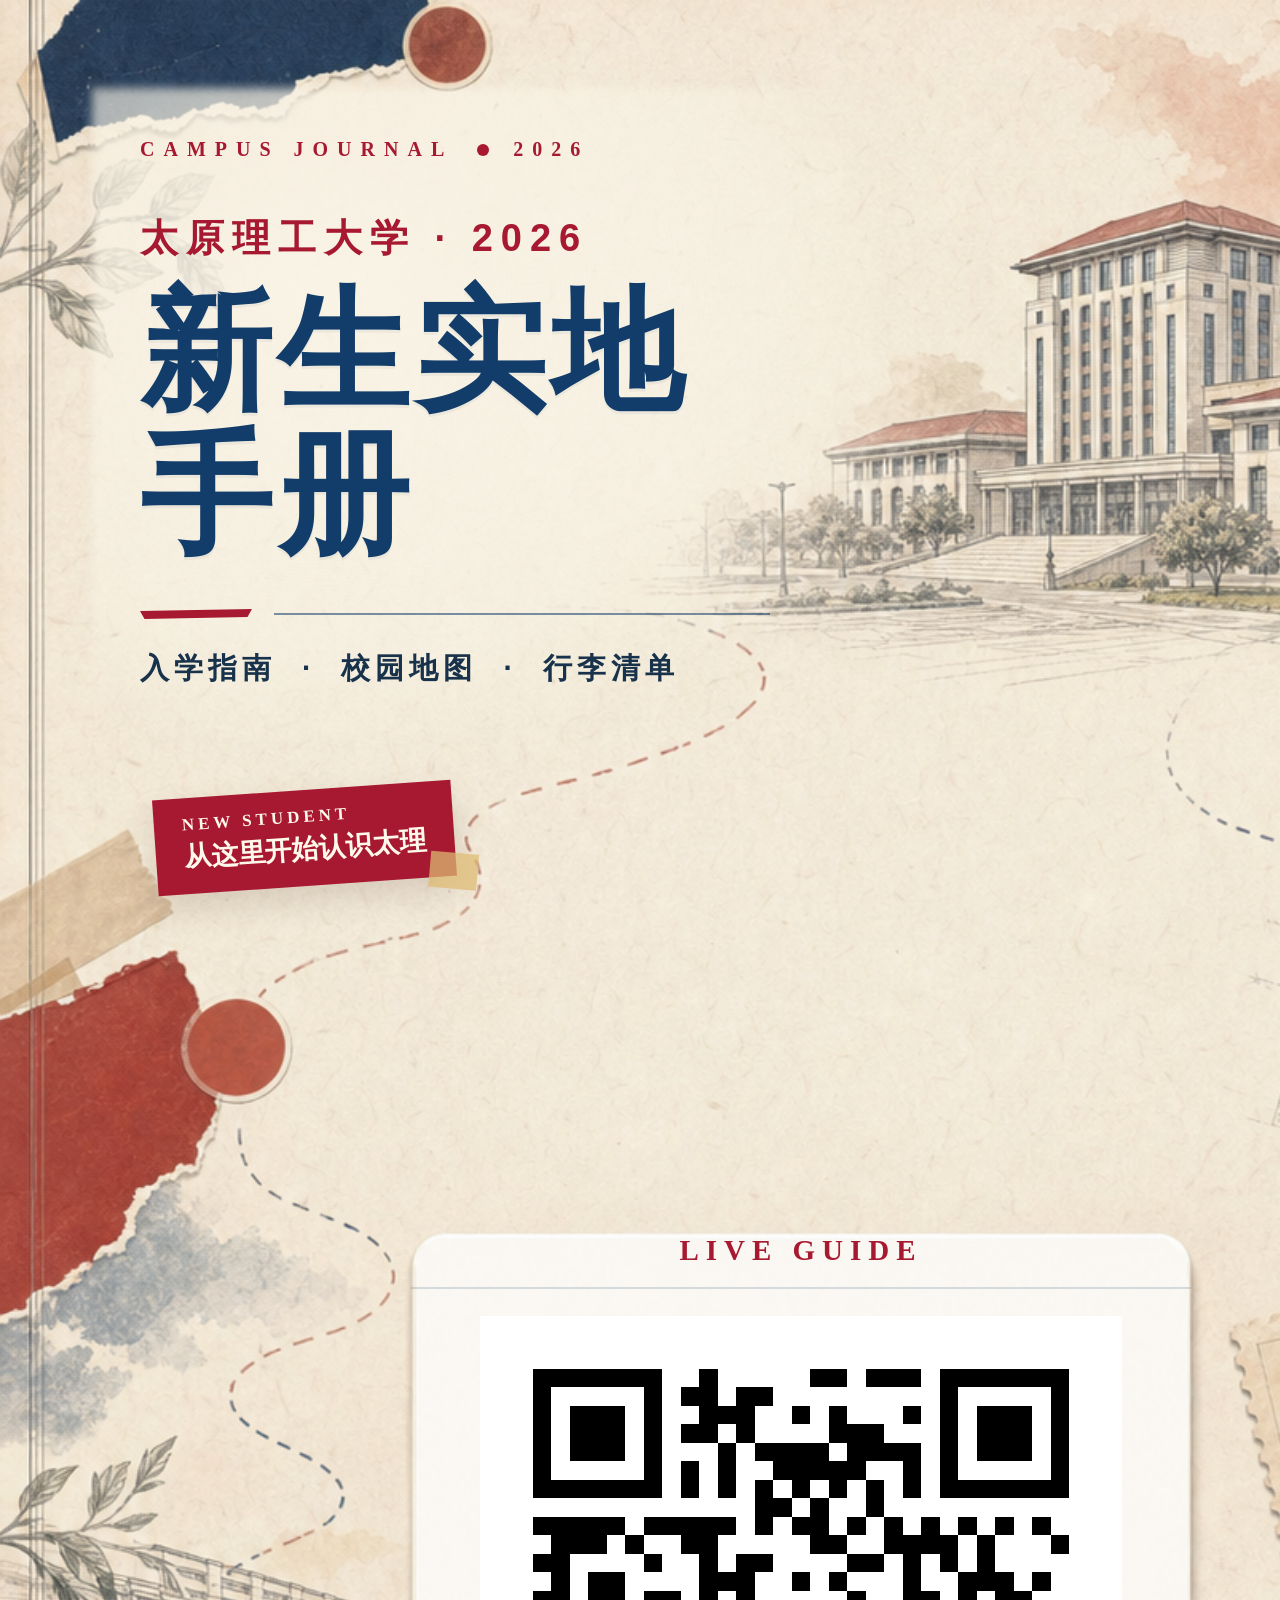
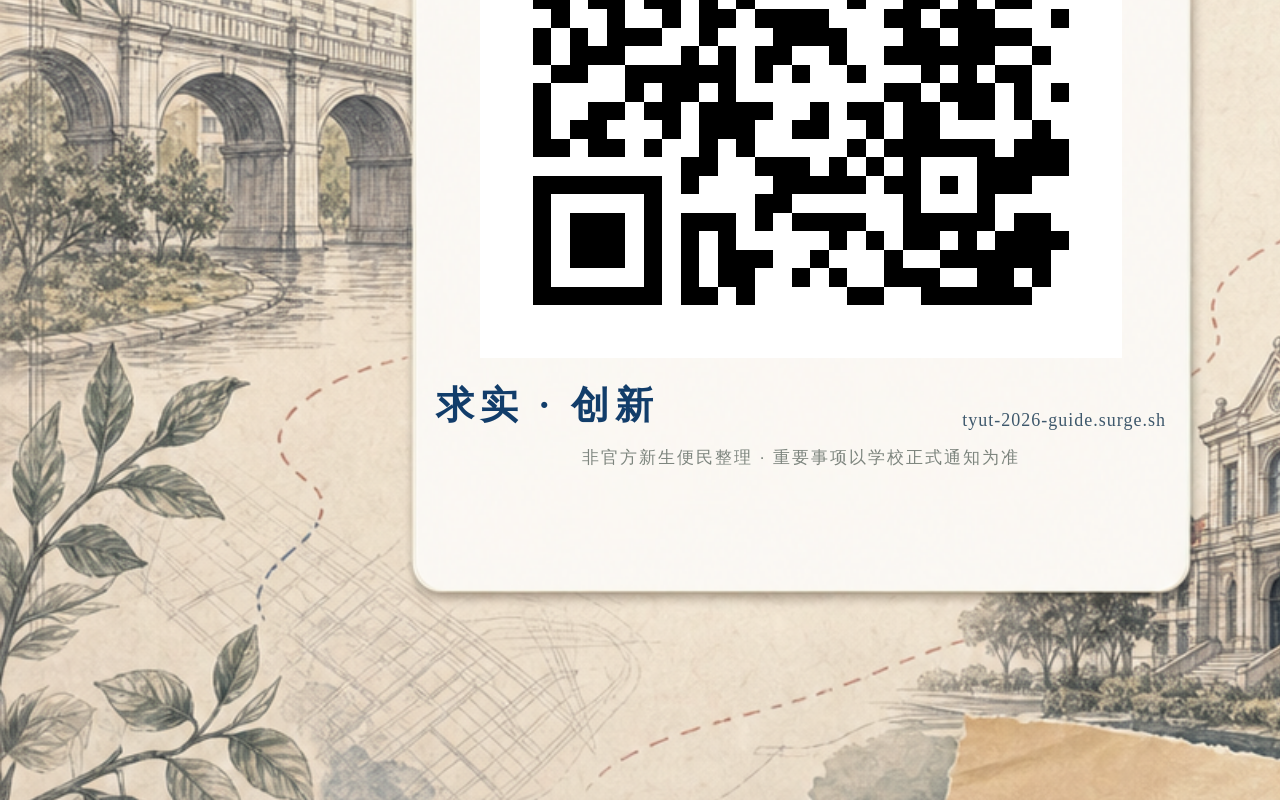
==== poster/poster.html @ 78268d0b "Add TYUT 2026 freshman guide website" ====
<!doctype html>
<html lang="zh-CN">
  <head>
    <meta charset="UTF-8" />
    <meta name="viewport" content="width=device-width, initial-scale=1.0" />
    <title>太原理工大学 2026 新生实地手册海报</title>
    <link rel="stylesheet" href="./poster.css" />
  </head>
  <body>
    <main class="poster" aria-label="太原理工大学 2026 新生实地手册二维码海报">
      <img class="poster-bg" src="./poster-background.png" alt="" />
      <div class="paper-glow"></div>

      <header class="poster-header">
        <div class="journal-line">
          <span>CAMPUS JOURNAL</span>
          <i></i>
          <span>2026</span>
        </div>
        <p class="school-line">太原理工大学 · 2026</p>
        <h1>新生实地<br />手册</h1>
        <div class="title-rule"><b></b><span></span></div>
        <p class="poster-subtitle">入学指南&nbsp;&nbsp;·&nbsp;&nbsp;校园地图&nbsp;&nbsp;·&nbsp;&nbsp;行李清单</p>
      </header>

      <div class="tyut-mark" aria-hidden="true">
        <span>TYUT</span>
        <small>1902</small>
      </div>

      <aside class="guide-note">
        <strong>NEW STUDENT</strong>
        <span>从这里开始认识太理</span>
      </aside>

      <section class="qr-content">
        <div class="qr-heading">
          <b>LIVE GUIDE</b>
        </div>
        <div class="qr-frame">
          <img src="./tyut-2026-guide-qr.png" alt="太原理工大学 2026 新生实地手册二维码" />
        </div>
        <div class="qr-footer">
          <strong>求实 · 创新</strong>
          <span>tyut-2026-guide.surge.sh</span>
        </div>
        <p class="unofficial">非官方新生便民整理 · 重要事项以学校正式通知为准</p>
      </section>
    </main>
  </body>
</html>
---- poster/poster.css ----
@charset "UTF-8";

:root {
  --red: #a71930;
  --red-dark: #7d1021;
  --blue: #123d6a;
  --ink: #17324a;
  --paper: #f3ebda;
}

* {
  box-sizing: border-box;
}

html,
body {
  width: 1600px;
  height: 2400px;
  margin: 0;
  overflow: hidden;
  background: var(--paper);
}

body {
  font-family: "Microsoft YaHei", "Noto Sans SC", sans-serif;
}

.poster {
  position: relative;
  width: 1600px;
  height: 2400px;
  overflow: hidden;
  color: var(--ink);
  background: var(--paper);
}

.poster-bg {
  position: absolute;
  inset: 0;
  width: 100%;
  height: 100%;
  object-fit: cover;
  object-position: center;
}

.paper-glow {
  position: absolute;
  top: 88px;
  left: 92px;
  width: 790px;
  height: 650px;
  background: radial-gradient(ellipse at 30% 30%, rgba(249, 244, 231, 0.93), rgba(249, 244, 231, 0.53) 55%, transparent 78%);
  filter: blur(5px);
}

.poster-header {
  position: absolute;
  top: 138px;
  left: 140px;
  z-index: 3;
  width: 780px;
}

.journal-line {
  display: flex;
  align-items: center;
  gap: 24px;
  margin-bottom: 52px;
  color: var(--red);
  font-family: Georgia, "Times New Roman", serif;
  font-size: 20px;
  font-weight: 800;
  letter-spacing: 9px;
}

.journal-line i {
  width: 12px;
  aspect-ratio: 1;
  background: var(--red);
  border-radius: 50%;
}

.school-line {
  margin: 0 0 18px;
  color: var(--red);
  font-size: 38px;
  font-weight: 900;
  letter-spacing: 8px;
}

.poster-header h1 {
  margin: 0;
  color: var(--blue);
  font-family: "STKaiti", "KaiTi", serif;
  font-size: 132px;
  font-weight: 900;
  line-height: 1.08;
  letter-spacing: 5px;
  text-shadow: 0 3px 0 rgba(18, 61, 106, 0.05);
}

.title-rule {
  display: flex;
  align-items: center;
  gap: 22px;
  width: 630px;
  margin-top: 42px;
}

.title-rule b {
  width: 112px;
  height: 10px;
  background: var(--red);
  clip-path: polygon(0 20%, 100% 0, 96% 78%, 4% 100%);
}

.title-rule span {
  height: 2px;
  flex: 1;
  background: rgba(18, 61, 106, 0.55);
}

.poster-subtitle {
  margin: 30px 0 0;
  color: var(--ink);
  font-size: 29px;
  font-weight: 800;
  letter-spacing: 5px;
}

.tyut-mark {
  position: absolute;
  top: 118px;
  right: 112px;
  z-index: 4;
  display: grid;
  width: 126px;
  aspect-ratio: 1;
  place-items: center;
  color: var(--blue);
  border: 3px solid rgba(18, 61, 106, 0.75);
  border-radius: 50%;
  background: rgba(247, 241, 228, 0.68);
  transform: rotate(5deg);
}

.tyut-mark::before {
  position: absolute;
  inset: 9px;
  content: "";
  border: 1px solid rgba(18, 61, 106, 0.46);
  border-radius: 50%;
}

.tyut-mark span {
  margin-top: 17px;
  font-family: Georgia, serif;
  font-size: 26px;
  font-weight: 900;
}

.tyut-mark small {
  margin-top: -38px;
  font-family: Georgia, serif;
  font-size: 13px;
  font-weight: 800;
  letter-spacing: 2px;
}

.guide-note {
  position: absolute;
  top: 790px;
  left: 155px;
  z-index: 4;
  display: flex;
  flex-direction: column;
  gap: 4px;
  padding: 17px 28px 19px;
  color: #fff9ec;
  background: var(--red);
  box-shadow: 0 14px 32px rgba(75, 42, 34, 0.16);
  transform: rotate(-4deg);
}

.guide-note::after {
  position: absolute;
  right: -21px;
  bottom: -13px;
  width: 48px;
  height: 36px;
  content: "";
  background: rgba(222, 188, 116, 0.73);
  transform: rotate(9deg);
}

.guide-note strong {
  font-family: Georgia, serif;
  font-size: 17px;
  letter-spacing: 4px;
}

.guide-note span {
  font-family: "STKaiti", "KaiTi", serif;
  font-size: 27px;
  font-weight: 800;
}

.qr-content {
  position: absolute;
  top: 1234px;
  left: 411px;
  z-index: 5;
  width: 780px;
  height: 1000px;
  color: var(--ink);
}

.qr-heading {
  display: flex;
  align-items: center;
  justify-content: center;
  padding: 0 22px 20px;
  border-bottom: 2px solid rgba(18, 61, 106, 0.16);
}

.qr-heading b {
  color: var(--red);
  font-family: Georgia, serif;
  font-size: 29px;
  letter-spacing: 7px;
}

.qr-frame {
  display: grid;
  width: 642px;
  aspect-ratio: 1;
  place-items: center;
  padding: 16px;
  margin: 27px auto 0;
  background: #fff;
}

.qr-frame img {
  width: 100%;
  height: 100%;
  image-rendering: pixelated;
}

.qr-footer {
  display: flex;
  align-items: flex-end;
  justify-content: space-between;
  gap: 25px;
  padding: 22px 25px 15px;
}

.qr-footer strong {
  color: var(--blue);
  font-family: "STKaiti", "KaiTi", serif;
  font-size: 38px;
  letter-spacing: 6px;
  white-space: nowrap;
}

.qr-footer span {
  color: #3e586c;
  font-family: Georgia, serif;
  font-size: 18px;
  letter-spacing: 1px;
}

.unofficial {
  margin: 0;
  color: #7d857e;
  text-align: center;
  font-size: 17px;
  letter-spacing: 2px;
}
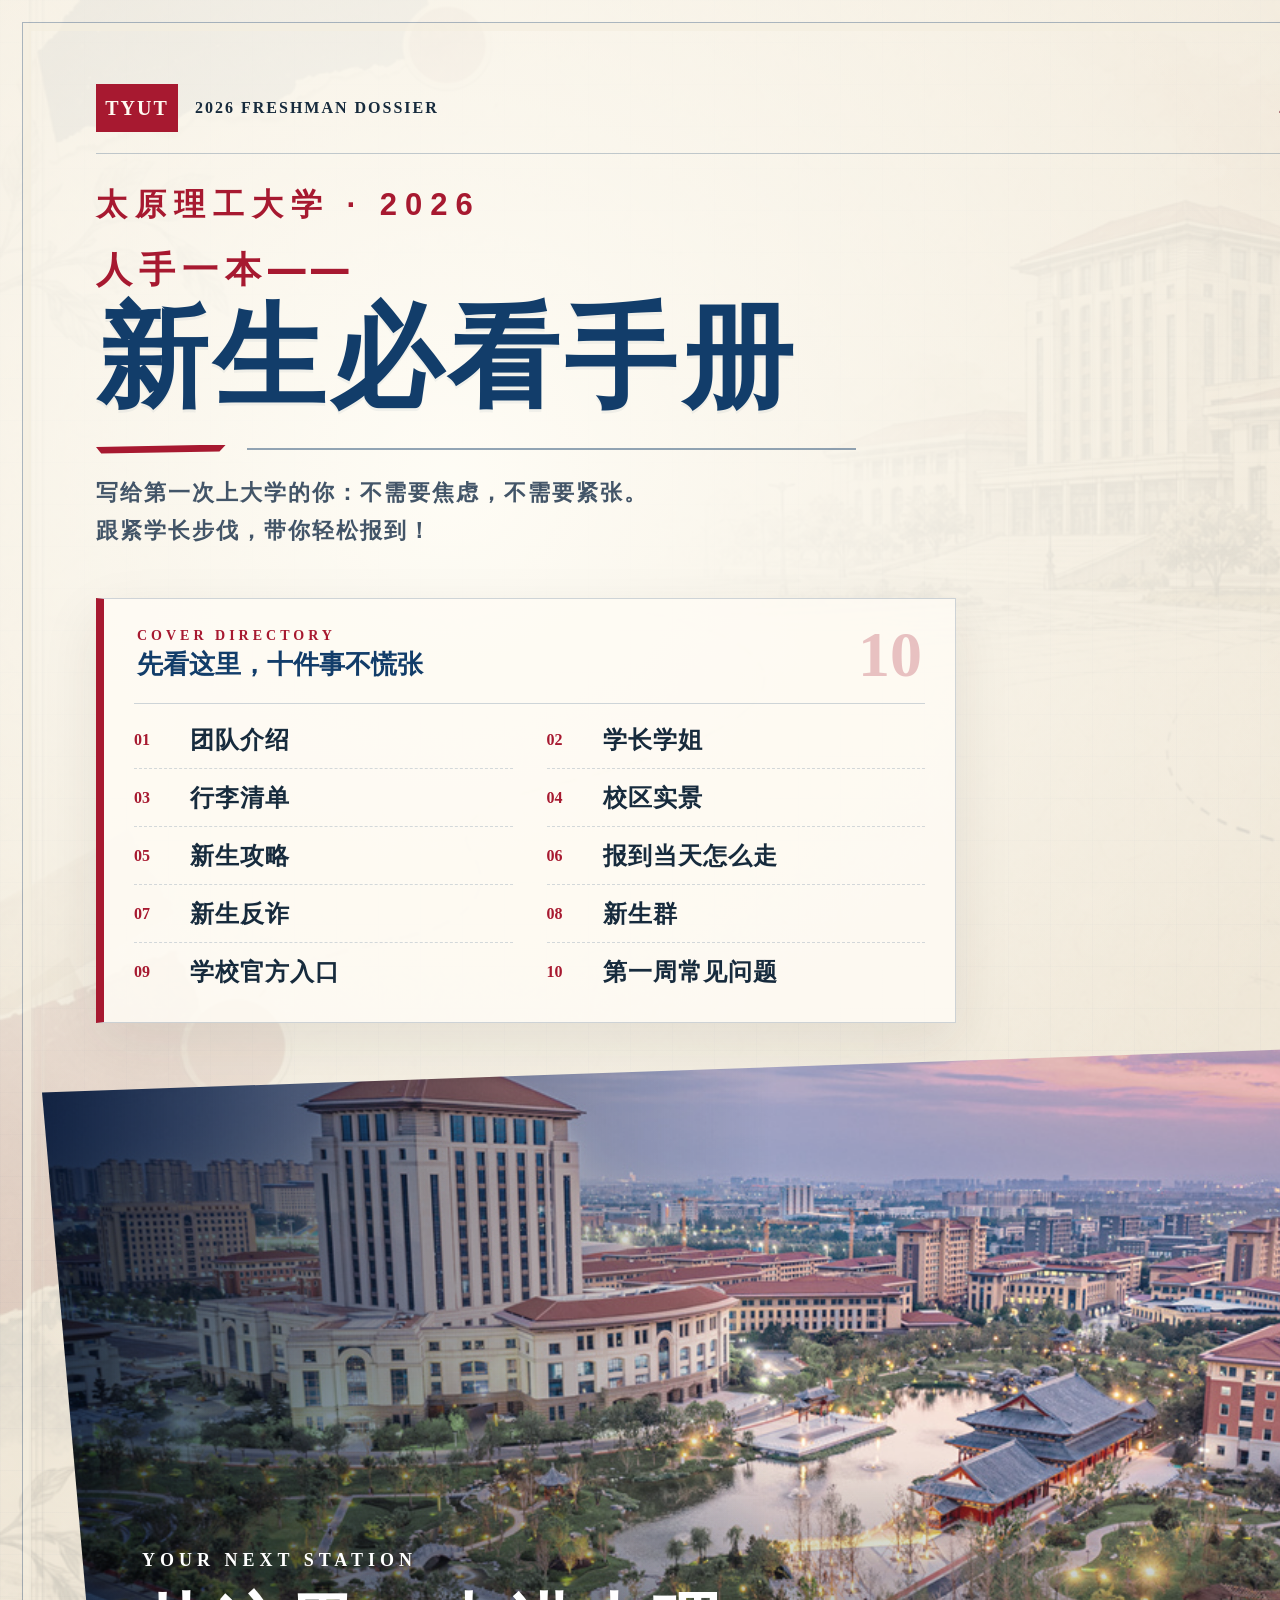
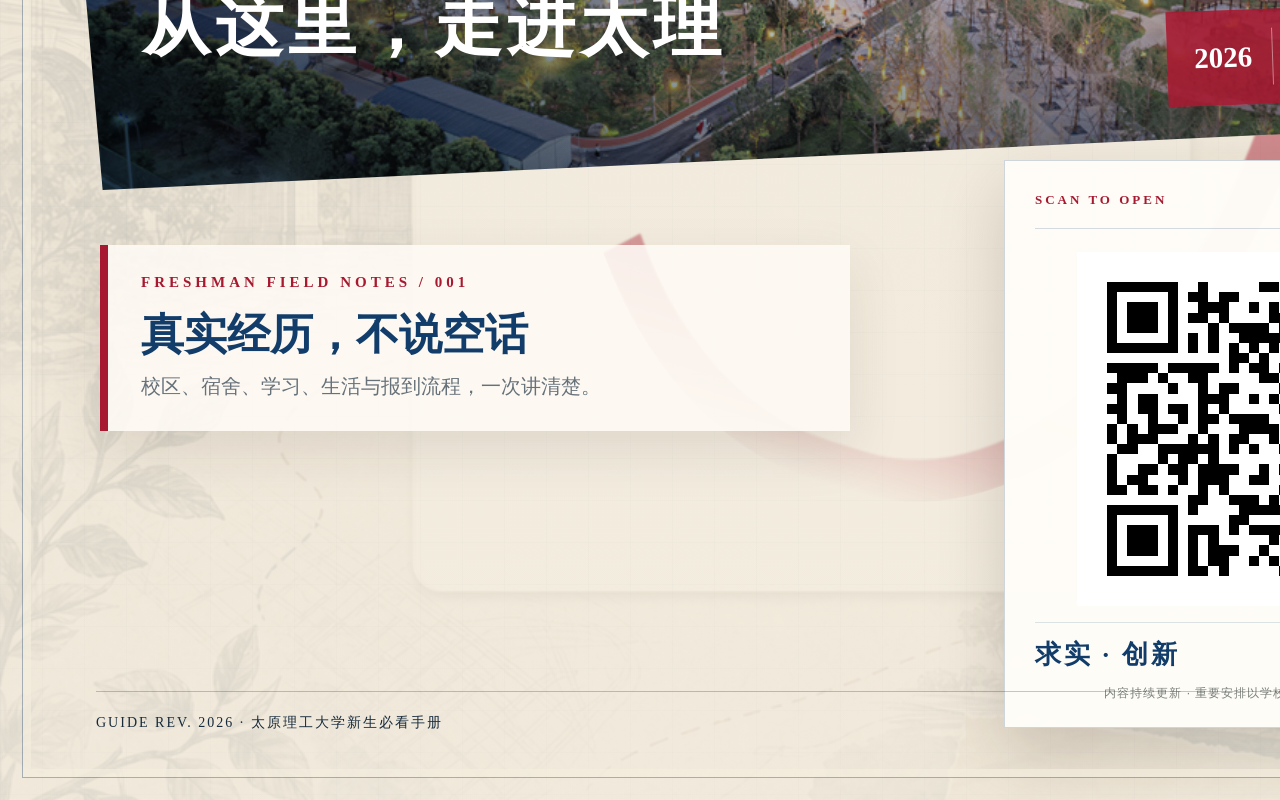
==== commit bfdbf327: "fix: move handbook directory to poster cover" ====
--- a/poster/poster.html
+++ b/poster/poster.html
@@ -3,24 +3,28 @@
   <head>
     <meta charset="UTF-8" />
     <meta name="viewport" content="width=device-width, initial-scale=1.0" />
-    <title>太原理工大学 2026 新生实地手册海报</title>
+    <title>太原理工大学 2026 新生必看手册封面</title>
     <link rel="stylesheet" href="./poster.css" />
   </head>
   <body>
-    <main class="poster" aria-label="太原理工大学 2026 新生实地手册二维码海报">
+    <main class="poster" aria-label="太原理工大学 2026 新生必看手册二维码封面">
       <img class="poster-bg" src="./poster-background.png" alt="" />
-      <div class="paper-glow"></div>
+      <div class="paper-wash" aria-hidden="true"></div>
+      <div class="route-stroke" aria-hidden="true"></div>
+
+      <div class="poster-topbar">
+        <div class="edition-mark"><b>TYUT</b><span>2026 FRESHMAN DOSSIER</span></div>
+        <p>Z青年学长学姐 · 经验整理</p>
+      </div>
 
       <header class="poster-header">
-        <div class="journal-line">
-          <span>CAMPUS JOURNAL</span>
-          <i></i>
-          <span>2026</span>
-        </div>
         <p class="school-line">太原理工大学 · 2026</p>
-        <h1>新生实地<br />手册</h1>
+        <h1><span>人手一本——</span><strong>新生必看手册</strong></h1>
         <div class="title-rule"><b></b><span></span></div>
-        <p class="poster-subtitle">入学指南&nbsp;&nbsp;·&nbsp;&nbsp;校园地图&nbsp;&nbsp;·&nbsp;&nbsp;行李清单</p>
+        <p class="opening-copy">
+          写给第一次上大学的你：不需要焦虑，不需要紧张。<br />
+          跟紧学长步伐，带你轻松报到！
+        </p>
       </header>
 
       <div class="tyut-mark" aria-hidden="true">
@@ -28,24 +32,57 @@
         <small>1902</small>
       </div>
 
-      <aside class="guide-note">
-        <strong>NEW STUDENT</strong>
-        <span>从这里开始认识太理</span>
+      <section class="cover-directory" aria-label="新生必看手册总目录">
+        <header>
+          <div><span>COVER DIRECTORY</span><strong>先看这里，十件事不慌张</strong></div>
+          <b>10</b>
+        </header>
+        <ol>
+          <li><b>01</b><strong>团队介绍</strong></li>
+          <li><b>02</b><strong>学长学姐</strong></li>
+          <li><b>03</b><strong>行李清单</strong></li>
+          <li><b>04</b><strong>校区实景</strong></li>
+          <li><b>05</b><strong>新生攻略</strong></li>
+          <li><b>06</b><strong>报到当天怎么走</strong></li>
+          <li><b>07</b><strong>新生反诈</strong></li>
+          <li><b>08</b><strong>新生群</strong></li>
+          <li><b>09</b><strong>学校官方入口</strong></li>
+          <li><b>10</b><strong>第一周常见问题</strong></li>
+        </ol>
+      </section>
+
+      <section class="campus-scene" aria-label="太原理工大学明向校区实景">
+        <img src="../assets/photos/mingxiang-lake.jpg" alt="太原理工大学明向校区实景" />
+        <div class="scene-shade"></div>
+        <p><span>YOUR NEXT STATION</span><strong>从这里，走进太理</strong></p>
+        <aside>
+          <b>2026</b>
+          <span>把未知拆成一件件<br />可以完成的小事</span>
+        </aside>
+      </section>
+
+      <aside class="field-note">
+        <span>FRESHMAN FIELD NOTES / 001</span>
+        <strong>真实经历，不说空话</strong>
+        <p>校区、宿舍、学习、生活与报到流程，一次讲清楚。</p>
       </aside>
 
       <section class="qr-content">
-        <div class="qr-heading">
-          <b>LIVE GUIDE</b>
-        </div>
+        <header><span>SCAN TO OPEN</span><strong>扫码打开网页版</strong></header>
         <div class="qr-frame">
-          <img src="./tyut-2026-guide-qr.png" alt="太原理工大学 2026 新生实地手册二维码" />
+          <img src="./tyut-2026-guide-qr.png" alt="太原理工大学 2026 新生必看手册原二维码" />
         </div>
         <div class="qr-footer">
           <strong>求实 · 创新</strong>
           <span>tyut-2026-guide.surge.sh</span>
         </div>
-        <p class="unofficial">非官方新生便民整理 · 重要事项以学校正式通知为准</p>
+        <p>内容持续更新 · 重要安排以学校及学院当年通知为准</p>
       </section>
+
+      <footer class="poster-footer">
+        <span>GUIDE REV. 2026 · 太原理工大学新生必看手册</span>
+        <b>人手一本，轻松报到</b>
+      </footer>
     </main>
   </body>
 </html>
--- a/poster/poster.css
+++ b/poster/poster.css
@@ -2,9 +2,10 @@
 
 :root {
   --red: #a71930;
-  --red-dark: #7d1021;
+  --red-dark: #73101f;
   --blue: #123d6a;
-  --ink: #17324a;
+  --ink: #172b3d;
+  --muted: #66717a;
   --paper: #f3ebda;
 }
 
@@ -31,116 +32,194 @@
   height: 2400px;
   overflow: hidden;
   color: var(--ink);
-  background: var(--paper);
+  background:
+    linear-gradient(rgba(18, 61, 106, 0.025) 1px, transparent 1px),
+    linear-gradient(90deg, rgba(18, 61, 106, 0.025) 1px, transparent 1px),
+    #f4eddf;
+  background-size: 42px 42px;
+}
+
+.poster::after {
+  position: absolute;
+  inset: 22px;
+  z-index: 20;
+  pointer-events: none;
+  content: "";
+  border: 1px solid rgba(18, 61, 106, 0.34);
+  box-shadow: inset 0 0 0 8px rgba(245, 238, 224, 0.66);
 }
 
 .poster-bg {
   position: absolute;
   inset: 0;
+  z-index: 0;
   width: 100%;
   height: 100%;
   object-fit: cover;
-  object-position: center;
-}
-
-.paper-glow {
-  position: absolute;
-  top: 88px;
-  left: 92px;
+  opacity: 0.28;
+  filter: saturate(0.72) contrast(0.9);
+  mix-blend-mode: multiply;
+}
+
+.paper-wash {
+  position: absolute;
+  inset: 0;
+  z-index: 1;
+  background:
+    radial-gradient(circle at 28% 20%, rgba(255, 253, 246, 0.96), transparent 43%),
+    linear-gradient(180deg, rgba(247, 241, 229, 0.68) 0%, rgba(247, 241, 229, 0.16) 48%, rgba(247, 241, 229, 0.52) 100%);
+}
+
+.route-stroke {
+  position: absolute;
+  top: 840px;
+  left: 575px;
+  z-index: 2;
   width: 790px;
-  height: 650px;
-  background: radial-gradient(ellipse at 30% 30%, rgba(249, 244, 231, 0.93), rgba(249, 244, 231, 0.53) 55%, transparent 78%);
-  filter: blur(5px);
-}
-
-.poster-header {
-  position: absolute;
-  top: 138px;
-  left: 140px;
-  z-index: 3;
-  width: 780px;
-}
-
-.journal-line {
-  display: flex;
-  align-items: center;
-  gap: 24px;
-  margin-bottom: 52px;
-  color: var(--red);
+  height: 1260px;
+  opacity: 0.45;
+  border: 43px solid var(--red);
+  border-top-color: transparent;
+  border-left-color: transparent;
+  border-radius: 48% 52% 43% 57%;
+  filter: blur(1px);
+  transform: rotate(17deg);
+  mask-image: linear-gradient(180deg, transparent 0%, #000 15%, #000 84%, transparent 100%);
+}
+
+.poster-topbar {
+  position: absolute;
+  top: 84px;
+  left: 96px;
+  right: 96px;
+  z-index: 7;
+  display: flex;
+  align-items: center;
+  justify-content: space-between;
+  padding-bottom: 21px;
+  border-bottom: 1px solid rgba(18, 61, 106, 0.25);
+}
+
+.edition-mark {
+  display: flex;
+  align-items: center;
+  gap: 17px;
+}
+
+.edition-mark b {
+  display: grid;
+  min-width: 82px;
+  min-height: 48px;
+  place-items: center;
+  color: #fffaf1;
+  background: var(--red);
   font-family: Georgia, "Times New Roman", serif;
   font-size: 20px;
-  font-weight: 800;
-  letter-spacing: 9px;
-}
-
-.journal-line i {
-  width: 12px;
-  aspect-ratio: 1;
-  background: var(--red);
-  border-radius: 50%;
+  letter-spacing: 2px;
+}
+
+.edition-mark span,
+.poster-topbar p {
+  margin: 0;
+  color: var(--ink);
+  font-family: Georgia, "Times New Roman", serif;
+  font-size: 16px;
+  font-weight: 900;
+  letter-spacing: 2px;
+}
+
+.poster-topbar p {
+  color: var(--red-dark);
+  font-family: "Microsoft YaHei", sans-serif;
+  letter-spacing: 3px;
+}
+
+.poster-header {
+  position: absolute;
+  top: 184px;
+  left: 96px;
+  z-index: 7;
+  width: 1000px;
 }
 
 .school-line {
-  margin: 0 0 18px;
-  color: var(--red);
-  font-size: 38px;
+  margin: 0 0 20px;
+  color: var(--red);
+  font-size: 31px;
   font-weight: 900;
   letter-spacing: 8px;
 }
 
 .poster-header h1 {
   margin: 0;
+}
+
+.poster-header h1 span,
+.poster-header h1 strong {
+  display: block;
+}
+
+.poster-header h1 span {
+  margin-bottom: 5px;
+  color: var(--red);
+  font-size: 36px;
+  font-weight: 950;
+  letter-spacing: 7px;
+}
+
+.poster-header h1 strong {
   color: var(--blue);
   font-family: "STKaiti", "KaiTi", serif;
-  font-size: 132px;
-  font-weight: 900;
-  line-height: 1.08;
+  font-size: 112px;
+  font-weight: 900;
+  line-height: 1.05;
   letter-spacing: 5px;
   text-shadow: 0 3px 0 rgba(18, 61, 106, 0.05);
 }
 
 .title-rule {
   display: flex;
-  align-items: center;
-  gap: 22px;
-  width: 630px;
-  margin-top: 42px;
+  width: 760px;
+  align-items: center;
+  gap: 21px;
+  margin: 27px 0 20px;
 }
 
 .title-rule b {
-  width: 112px;
-  height: 10px;
+  width: 130px;
+  height: 9px;
   background: var(--red);
-  clip-path: polygon(0 20%, 100% 0, 96% 78%, 4% 100%);
+  clip-path: polygon(0 26%, 100% 0, 95% 78%, 4% 100%);
 }
 
 .title-rule span {
   height: 2px;
   flex: 1;
-  background: rgba(18, 61, 106, 0.55);
-}
-
-.poster-subtitle {
-  margin: 30px 0 0;
-  color: var(--ink);
-  font-size: 29px;
-  font-weight: 800;
-  letter-spacing: 5px;
+  background: rgba(18, 61, 106, 0.46);
+}
+
+.opening-copy {
+  margin: 0;
+  color: #435568;
+  font-size: 22px;
+  font-weight: 700;
+  line-height: 1.75;
+  letter-spacing: 2px;
 }
 
 .tyut-mark {
   position: absolute;
-  top: 118px;
-  right: 112px;
-  z-index: 4;
+  top: 202px;
+  right: 104px;
+  z-index: 8;
   display: grid;
-  width: 126px;
+  width: 128px;
   aspect-ratio: 1;
   place-items: center;
   color: var(--blue);
-  border: 3px solid rgba(18, 61, 106, 0.75);
+  background: rgba(249, 245, 235, 0.78);
+  border: 3px solid rgba(18, 61, 106, 0.72);
   border-radius: 50%;
-  background: rgba(247, 241, 228, 0.68);
   transform: rotate(5deg);
 }
 
@@ -148,95 +227,266 @@
   position: absolute;
   inset: 9px;
   content: "";
-  border: 1px solid rgba(18, 61, 106, 0.46);
+  border: 1px solid rgba(18, 61, 106, 0.38);
   border-radius: 50%;
 }
 
 .tyut-mark span {
   margin-top: 17px;
   font-family: Georgia, serif;
+  font-size: 25px;
+  font-weight: 900;
+}
+
+.tyut-mark small {
+  margin-top: -39px;
+  font-family: Georgia, serif;
+  font-size: 13px;
+  font-weight: 900;
+  letter-spacing: 2px;
+}
+
+.cover-directory {
+  position: absolute;
+  top: 598px;
+  left: 96px;
+  z-index: 8;
+  width: 860px;
+  padding: 24px 30px 21px;
+  background: rgba(255, 252, 245, 0.84);
+  border: 1px solid rgba(18, 61, 106, 0.2);
+  border-left: 8px solid var(--red);
+  box-shadow: 0 20px 55px rgba(42, 35, 28, 0.09);
+}
+
+.cover-directory > header {
+  display: flex;
+  align-items: center;
+  justify-content: space-between;
+  padding: 0 3px 16px;
+  border-bottom: 1px solid rgba(18, 61, 106, 0.2);
+}
+
+.cover-directory > header div {
+  display: flex;
+  flex-direction: column;
+  gap: 3px;
+}
+
+.cover-directory > header span {
+  color: var(--red);
+  font-family: Georgia, serif;
+  font-size: 14px;
+  font-weight: 900;
+  letter-spacing: 4px;
+}
+
+.cover-directory > header strong {
+  color: var(--blue);
+  font-family: "STKaiti", "KaiTi", serif;
   font-size: 26px;
-  font-weight: 900;
-}
-
-.tyut-mark small {
-  margin-top: -38px;
+}
+
+.cover-directory > header > b {
+  color: rgba(167, 25, 48, 0.25);
+  font-family: Georgia, serif;
+  font-size: 64px;
+  line-height: 1;
+}
+
+.cover-directory ol {
+  display: grid;
+  grid-template-columns: repeat(2, minmax(0, 1fr));
+  gap: 0 34px;
+  padding: 7px 0 0;
+  margin: 0;
+  list-style: none;
+}
+
+.cover-directory li {
+  display: grid;
+  min-height: 58px;
+  grid-template-columns: 46px minmax(0, 1fr);
+  gap: 10px;
+  align-items: center;
+  border-bottom: 1px dashed rgba(18, 61, 106, 0.18);
+}
+
+.cover-directory li:nth-last-child(-n + 2) {
+  border-bottom: 0;
+}
+
+.cover-directory li b {
+  color: var(--red);
+  font-family: Georgia, serif;
+  font-size: 16px;
+}
+
+.cover-directory li strong {
+  color: var(--ink);
+  font-size: 24px;
+  letter-spacing: 1px;
+}
+
+.campus-scene {
+  position: absolute;
+  top: 1040px;
+  left: 42px;
+  z-index: 4;
+  width: 1516px;
+  height: 750px;
+  overflow: hidden;
+  background: #d8d0c3;
+  clip-path: polygon(0 7%, 100% 0, 98% 91%, 4% 100%);
+  filter: drop-shadow(0 28px 36px rgba(47, 36, 27, 0.18));
+}
+
+.campus-scene > img {
+  width: 100%;
+  height: 100%;
+  object-fit: cover;
+  object-position: center 47%;
+  filter: saturate(0.78) sepia(0.14) contrast(0.92) brightness(1.03);
+}
+
+.scene-shade {
+  position: absolute;
+  inset: 0;
+  background:
+    linear-gradient(90deg, rgba(11, 39, 68, 0.88), transparent 48%),
+    linear-gradient(180deg, transparent 56%, rgba(15, 38, 57, 0.62));
+  mix-blend-mode: multiply;
+}
+
+.campus-scene > p {
+  position: absolute;
+  left: 100px;
+  bottom: 118px;
+  display: flex;
+  flex-direction: column;
+  gap: 10px;
+  margin: 0;
+  color: #fff;
+}
+
+.campus-scene > p span {
+  font-family: Georgia, serif;
+  font-size: 18px;
+  font-weight: 900;
+  letter-spacing: 5px;
+}
+
+.campus-scene > p strong {
+  font-family: "STKaiti", "KaiTi", serif;
+  font-size: 68px;
+  letter-spacing: 5px;
+}
+
+.campus-scene aside {
+  position: absolute;
+  right: 88px;
+  bottom: 88px;
+  display: flex;
+  align-items: center;
+  gap: 20px;
+  padding: 19px 27px;
+  color: #fff;
+  background: rgba(167, 25, 48, 0.88);
+  box-shadow: 0 14px 30px rgba(45, 7, 14, 0.25);
+  transform: rotate(-2deg);
+}
+
+.campus-scene aside b {
+  font-family: Georgia, serif;
+  font-size: 29px;
+}
+
+.campus-scene aside span {
+  padding-left: 18px;
+  border-left: 1px solid rgba(255, 255, 255, 0.44);
+  font-size: 19px;
+  font-weight: 800;
+  line-height: 1.5;
+}
+
+.field-note {
+  position: absolute;
+  top: 1845px;
+  left: 100px;
+  z-index: 8;
+  width: 750px;
+  padding: 29px 33px 31px;
+  background: rgba(255, 252, 246, 0.86);
+  border-left: 8px solid var(--red);
+  box-shadow: 0 20px 50px rgba(46, 35, 27, 0.1);
+}
+
+.field-note span {
+  display: block;
+  margin-bottom: 15px;
+  color: var(--red);
+  font-family: Georgia, serif;
+  font-size: 15px;
+  font-weight: 900;
+  letter-spacing: 4px;
+}
+
+.field-note strong {
+  display: block;
+  margin-bottom: 9px;
+  color: var(--blue);
+  font-family: "STKaiti", "KaiTi", serif;
+  font-size: 43px;
+}
+
+.field-note p {
+  margin: 0;
+  color: var(--muted);
+  font-size: 20px;
+}
+
+.qr-content {
+  position: absolute;
+  top: 1760px;
+  right: 96px;
+  z-index: 10;
+  width: 500px;
+  padding: 27px 30px 25px;
+  color: var(--ink);
+  background: rgba(255, 253, 248, 0.97);
+  border: 1px solid rgba(18, 61, 106, 0.2);
+  box-shadow: 0 26px 62px rgba(38, 30, 24, 0.18);
+}
+
+.qr-content header {
+  display: flex;
+  align-items: center;
+  justify-content: space-between;
+  gap: 15px;
+  padding-bottom: 16px;
+  border-bottom: 1px solid rgba(18, 61, 106, 0.18);
+}
+
+.qr-content header span {
+  color: var(--red);
   font-family: Georgia, serif;
   font-size: 13px;
-  font-weight: 800;
-  letter-spacing: 2px;
-}
-
-.guide-note {
-  position: absolute;
-  top: 790px;
-  left: 155px;
-  z-index: 4;
-  display: flex;
-  flex-direction: column;
-  gap: 4px;
-  padding: 17px 28px 19px;
-  color: #fff9ec;
-  background: var(--red);
-  box-shadow: 0 14px 32px rgba(75, 42, 34, 0.16);
-  transform: rotate(-4deg);
-}
-
-.guide-note::after {
-  position: absolute;
-  right: -21px;
-  bottom: -13px;
-  width: 48px;
-  height: 36px;
-  content: "";
-  background: rgba(222, 188, 116, 0.73);
-  transform: rotate(9deg);
-}
-
-.guide-note strong {
-  font-family: Georgia, serif;
-  font-size: 17px;
-  letter-spacing: 4px;
-}
-
-.guide-note span {
-  font-family: "STKaiti", "KaiTi", serif;
-  font-size: 27px;
-  font-weight: 800;
-}
-
-.qr-content {
-  position: absolute;
-  top: 1234px;
-  left: 411px;
-  z-index: 5;
-  width: 780px;
-  height: 1000px;
-  color: var(--ink);
-}
-
-.qr-heading {
-  display: flex;
-  align-items: center;
-  justify-content: center;
-  padding: 0 22px 20px;
-  border-bottom: 2px solid rgba(18, 61, 106, 0.16);
-}
-
-.qr-heading b {
-  color: var(--red);
-  font-family: Georgia, serif;
-  font-size: 29px;
-  letter-spacing: 7px;
+  font-weight: 900;
+  letter-spacing: 3px;
+}
+
+.qr-content header strong {
+  color: var(--blue);
+  font-size: 18px;
 }
 
 .qr-frame {
   display: grid;
-  width: 642px;
+  width: 354px;
   aspect-ratio: 1;
   place-items: center;
-  padding: 16px;
-  margin: 27px auto 0;
+  padding: 10px;
+  margin: 23px auto 16px;
   background: #fff;
 }
 
@@ -250,29 +500,56 @@
   display: flex;
   align-items: flex-end;
   justify-content: space-between;
-  gap: 25px;
-  padding: 22px 25px 15px;
+  gap: 16px;
+  padding-top: 14px;
+  border-top: 1px solid rgba(18, 61, 106, 0.14);
 }
 
 .qr-footer strong {
   color: var(--blue);
   font-family: "STKaiti", "KaiTi", serif;
-  font-size: 38px;
-  letter-spacing: 6px;
+  font-size: 26px;
+  letter-spacing: 3px;
   white-space: nowrap;
 }
 
 .qr-footer span {
-  color: #3e586c;
-  font-family: Georgia, serif;
-  font-size: 18px;
+  color: #4f6170;
+  font-family: Georgia, serif;
+  font-size: 12px;
+}
+
+.qr-content > p {
+  margin: 13px 0 0;
+  color: #7b817c;
+  text-align: center;
+  font-size: 12px;
   letter-spacing: 1px;
 }
 
-.unofficial {
-  margin: 0;
-  color: #7d857e;
-  text-align: center;
+.poster-footer {
+  position: absolute;
+  right: 96px;
+  bottom: 66px;
+  left: 96px;
+  z-index: 10;
+  display: flex;
+  align-items: center;
+  justify-content: space-between;
+  padding-top: 19px;
+  border-top: 1px solid rgba(18, 61, 106, 0.28);
+}
+
+.poster-footer span,
+.poster-footer b {
+  color: var(--ink);
+  font-family: Georgia, serif;
+  font-size: 14px;
+  letter-spacing: 2px;
+}
+
+.poster-footer b {
+  color: var(--red);
+  font-family: "Microsoft YaHei", sans-serif;
   font-size: 17px;
-  letter-spacing: 2px;
-}
+}
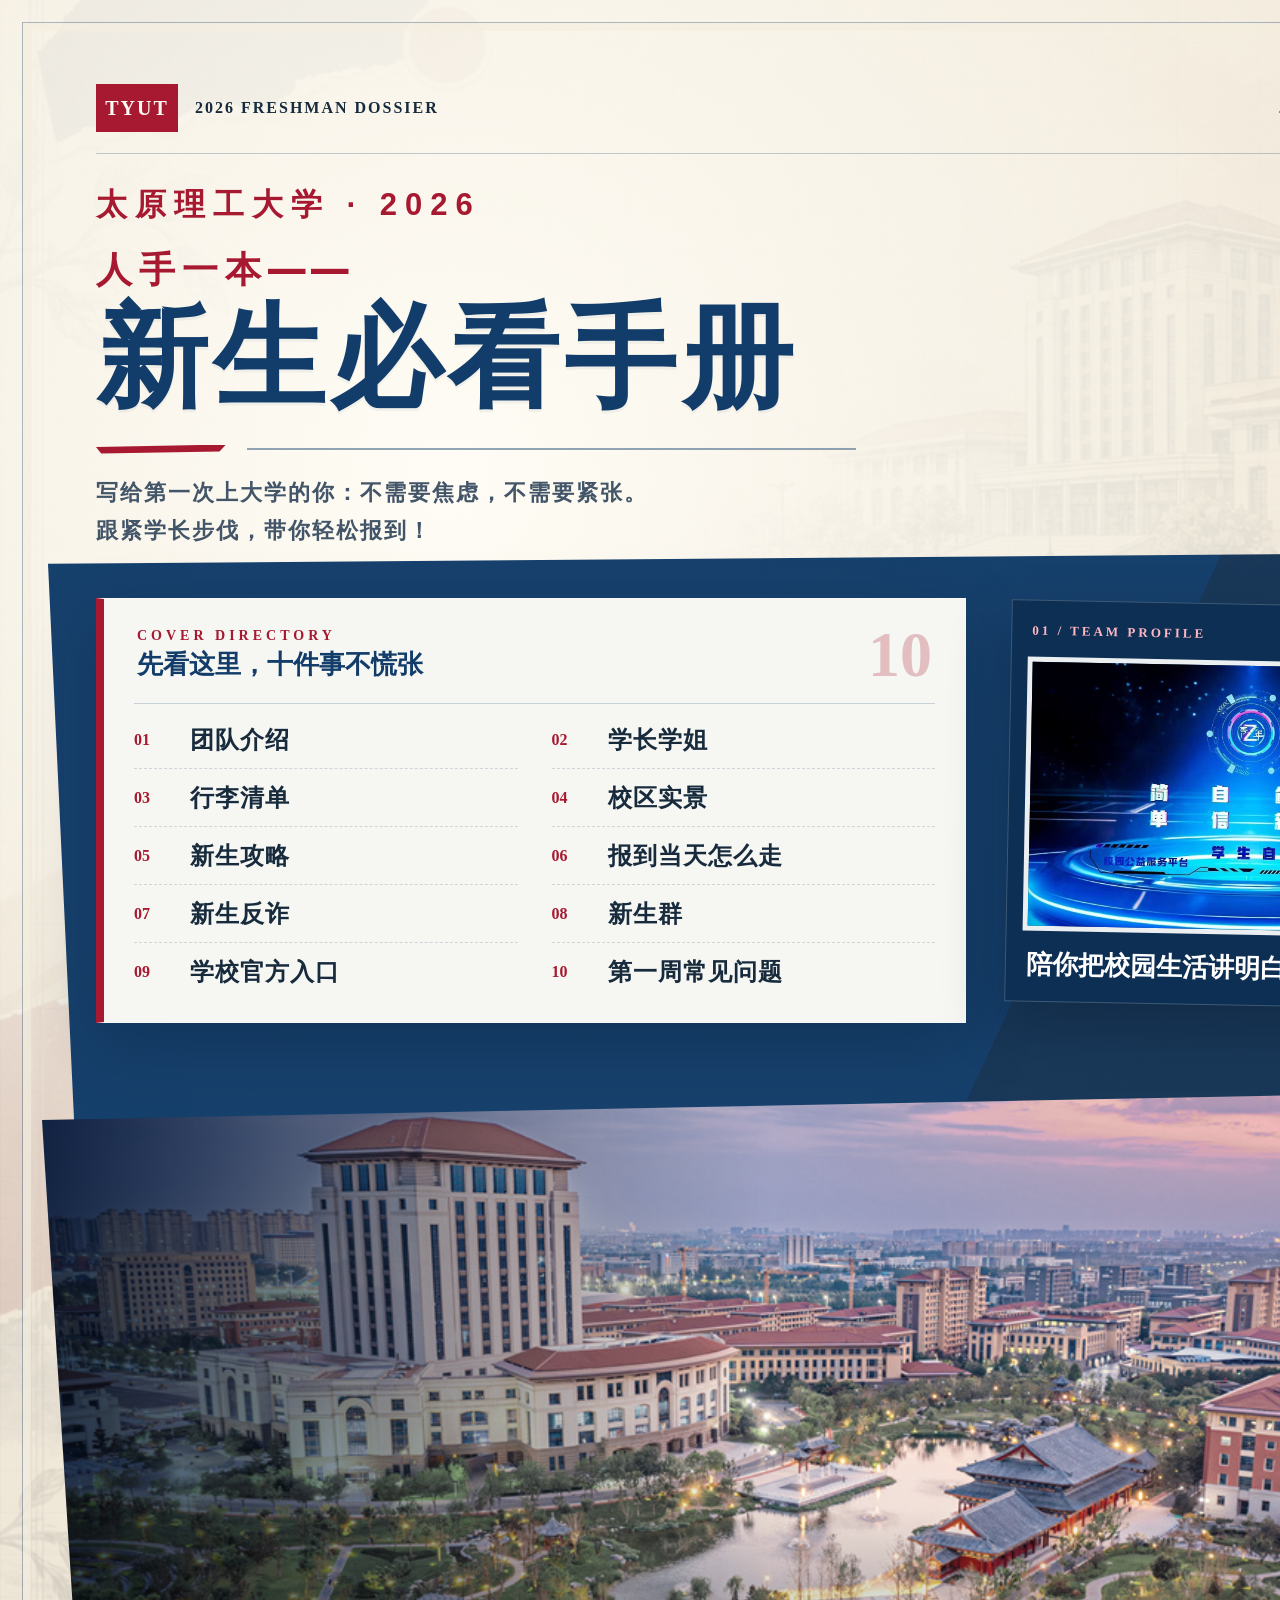
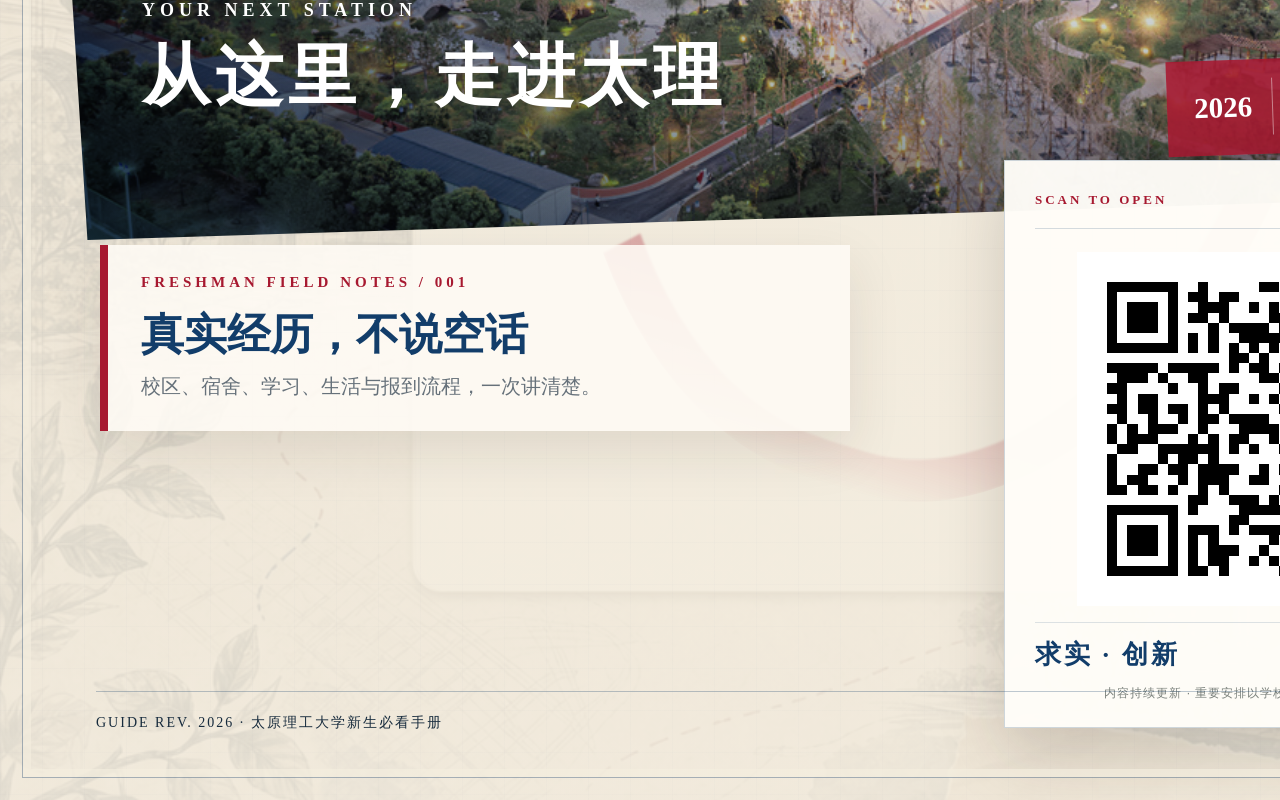
==== commit 0c8ad8f8: "feat: add Z Youth feature to poster cover" ====
--- a/poster/poster.html
+++ b/poster/poster.html
@@ -51,6 +51,15 @@
         </ol>
       </section>
 
+      <figure class="team-feature">
+        <header><span>01 / TEAM PROFILE</span><b>Z青年</b></header>
+        <img src="../assets/z-youth-team.jpg" alt="Z青年校园公益服务平台与学生自主创业团队" />
+        <figcaption>
+          <strong>陪你把校园生活讲明白</strong>
+          <span>简单 · 自信 · 创新 · 互助</span>
+        </figcaption>
+      </figure>
+
       <section class="campus-scene" aria-label="太原理工大学明向校区实景">
         <img src="../assets/photos/mingxiang-lake.jpg" alt="太原理工大学明向校区实景" />
         <div class="scene-shade"></div>
--- a/poster/poster.css
+++ b/poster/poster.css
@@ -39,6 +39,20 @@
   background-size: 42px 42px;
 }
 
+.poster::before {
+  position: absolute;
+  top: 552px;
+  right: 48px;
+  left: 48px;
+  z-index: 2;
+  height: 590px;
+  content: "";
+  background:
+    linear-gradient(115deg, rgba(18, 61, 106, 0.98) 0 66%, rgba(14, 47, 82, 0.95) 66% 100%);
+  clip-path: polygon(0 2%, 100% 0, 98.6% 95%, 1.8% 100%);
+  box-shadow: 0 28px 70px rgba(18, 43, 69, 0.2);
+}
+
 .poster::after {
   position: absolute;
   inset: 22px;
@@ -77,7 +91,7 @@
   z-index: 2;
   width: 790px;
   height: 1260px;
-  opacity: 0.45;
+  opacity: 0.34;
   border: 43px solid var(--red);
   border-top-color: transparent;
   border-left-color: transparent;
@@ -251,12 +265,12 @@
   top: 598px;
   left: 96px;
   z-index: 8;
-  width: 860px;
+  width: 870px;
   padding: 24px 30px 21px;
-  background: rgba(255, 252, 245, 0.84);
-  border: 1px solid rgba(18, 61, 106, 0.2);
+  background: rgba(255, 253, 248, 0.96);
+  border: 1px solid rgba(255, 255, 255, 0.52);
   border-left: 8px solid var(--red);
-  box-shadow: 0 20px 55px rgba(42, 35, 28, 0.09);
+  box-shadow: 0 24px 62px rgba(4, 22, 42, 0.25);
 }
 
 .cover-directory > header {
@@ -328,16 +342,80 @@
   letter-spacing: 1px;
 }
 
+.team-feature {
+  position: absolute;
+  top: 604px;
+  right: 92px;
+  z-index: 9;
+  width: 500px;
+  padding: 16px;
+  margin: 0;
+  color: #fff;
+  background: #0d2f53;
+  border: 1px solid rgba(255, 255, 255, 0.2);
+  box-shadow: 0 25px 60px rgba(4, 20, 37, 0.32);
+  transform: rotate(1.1deg);
+}
+
+.team-feature header {
+  display: flex;
+  align-items: center;
+  justify-content: space-between;
+  gap: 16px;
+  padding: 1px 4px 13px;
+}
+
+.team-feature header span {
+  color: #ffb7c2;
+  font-family: Georgia, serif;
+  font-size: 13px;
+  font-weight: 900;
+  letter-spacing: 3px;
+}
+
+.team-feature header b {
+  font-size: 19px;
+  letter-spacing: 3px;
+}
+
+.team-feature img {
+  display: block;
+  width: 100%;
+  aspect-ratio: 1600 / 941;
+  object-fit: cover;
+  border: 5px solid rgba(255, 255, 255, 0.92);
+}
+
+.team-feature figcaption {
+  display: flex;
+  align-items: flex-end;
+  justify-content: space-between;
+  gap: 20px;
+  padding: 16px 4px 3px;
+}
+
+.team-feature figcaption strong {
+  font-family: "STKaiti", "KaiTi", serif;
+  font-size: 26px;
+}
+
+.team-feature figcaption span {
+  color: rgba(255, 255, 255, 0.68);
+  font-size: 13px;
+  font-weight: 800;
+  white-space: nowrap;
+}
+
 .campus-scene {
   position: absolute;
-  top: 1040px;
+  top: 1090px;
   left: 42px;
   z-index: 4;
   width: 1516px;
   height: 750px;
   overflow: hidden;
   background: #d8d0c3;
-  clip-path: polygon(0 7%, 100% 0, 98% 91%, 4% 100%);
+  clip-path: polygon(0 4%, 100% 0, 98% 94%, 3% 100%);
   filter: drop-shadow(0 28px 36px rgba(47, 36, 27, 0.18));
 }
 
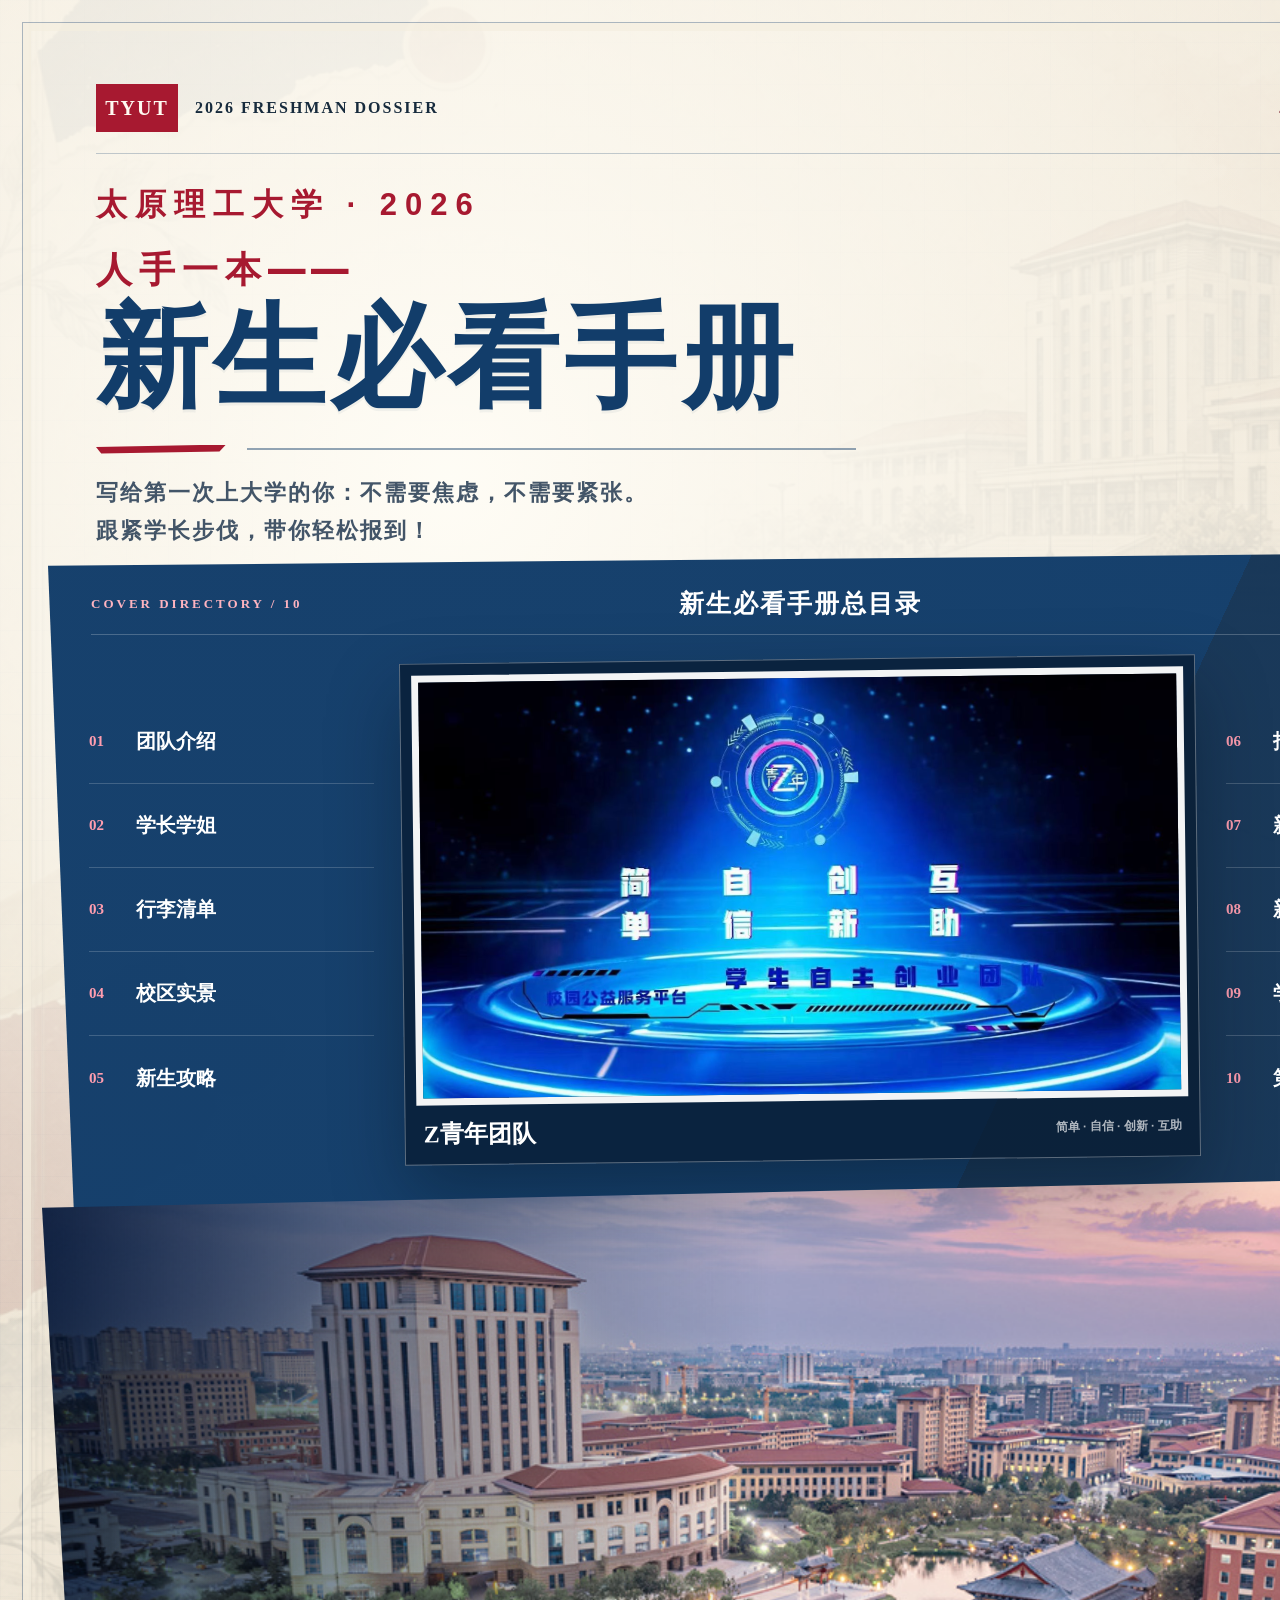
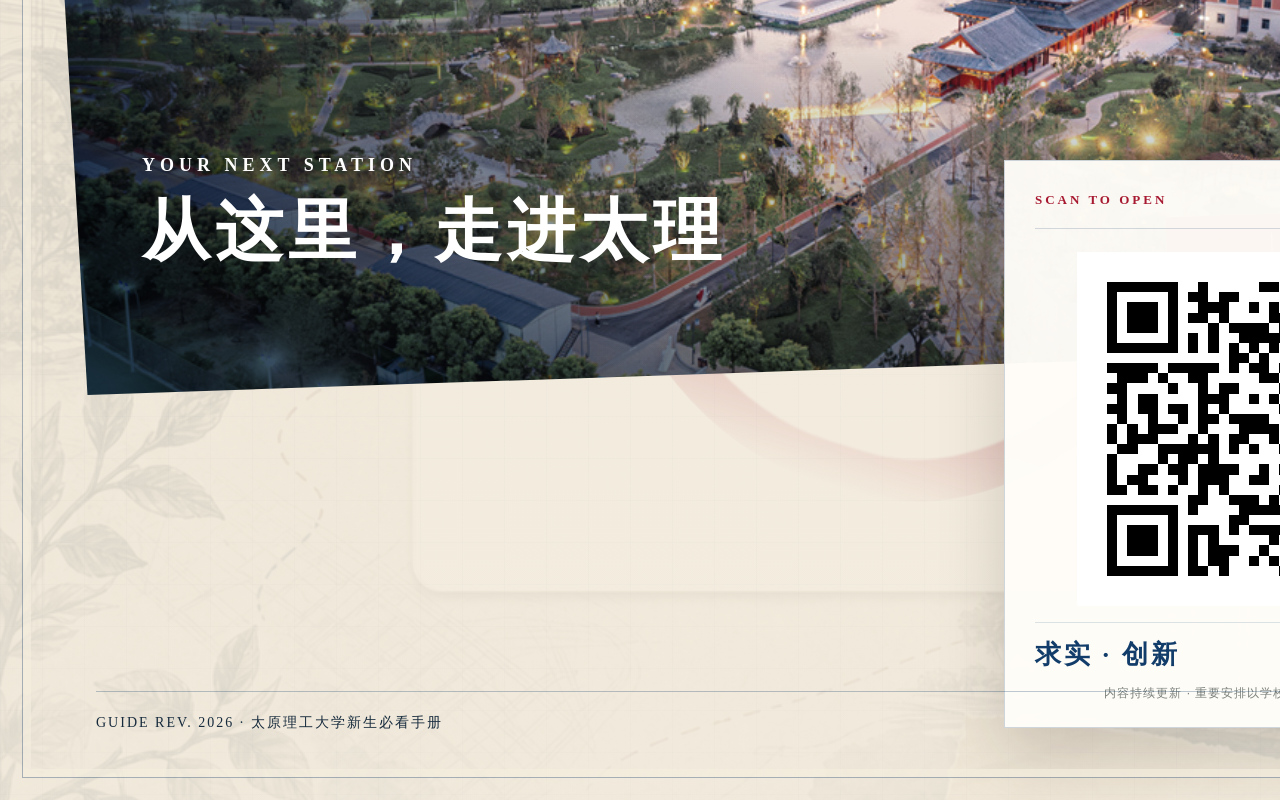
==== commit ced979bc: "refactor: make team image the poster focal point" ====
--- a/poster/poster.html
+++ b/poster/poster.html
@@ -32,17 +32,24 @@
         <small>1902</small>
       </div>
 
-      <section class="cover-directory" aria-label="新生必看手册总目录">
+      <section class="cover-feature" aria-label="新生必看手册总目录与Z青年团队介绍">
         <header>
-          <div><span>COVER DIRECTORY</span><strong>先看这里，十件事不慌张</strong></div>
-          <b>10</b>
+          <span>COVER DIRECTORY / 10</span>
+          <strong>新生必看手册总目录</strong>
+          <b>Z YOUTH · 2026</b>
         </header>
-        <ol>
+        <ol class="directory-side directory-side-left">
           <li><b>01</b><strong>团队介绍</strong></li>
           <li><b>02</b><strong>学长学姐</strong></li>
           <li><b>03</b><strong>行李清单</strong></li>
           <li><b>04</b><strong>校区实景</strong></li>
           <li><b>05</b><strong>新生攻略</strong></li>
+        </ol>
+        <figure class="team-feature">
+          <img src="../assets/z-youth-team.jpg" alt="Z青年校园公益服务平台与学生自主创业团队" />
+          <figcaption><strong>Z青年团队</strong><span>简单 · 自信 · 创新 · 互助</span></figcaption>
+        </figure>
+        <ol class="directory-side directory-side-right" start="6">
           <li><b>06</b><strong>报到当天怎么走</strong></li>
           <li><b>07</b><strong>新生反诈</strong></li>
           <li><b>08</b><strong>新生群</strong></li>
@@ -50,15 +57,6 @@
           <li><b>10</b><strong>第一周常见问题</strong></li>
         </ol>
       </section>
-
-      <figure class="team-feature">
-        <header><span>01 / TEAM PROFILE</span><b>Z青年</b></header>
-        <img src="../assets/z-youth-team.jpg" alt="Z青年校园公益服务平台与学生自主创业团队" />
-        <figcaption>
-          <strong>陪你把校园生活讲明白</strong>
-          <span>简单 · 自信 · 创新 · 互助</span>
-        </figcaption>
-      </figure>
 
       <section class="campus-scene" aria-label="太原理工大学明向校区实景">
         <img src="../assets/photos/mingxiang-lake.jpg" alt="太原理工大学明向校区实景" />
@@ -69,12 +67,6 @@
           <span>把未知拆成一件件<br />可以完成的小事</span>
         </aside>
       </section>
-
-      <aside class="field-note">
-        <span>FRESHMAN FIELD NOTES / 001</span>
-        <strong>真实经历，不说空话</strong>
-        <p>校区、宿舍、学习、生活与报到流程，一次讲清楚。</p>
-      </aside>
 
       <section class="qr-content">
         <header><span>SCAN TO OPEN</span><strong>扫码打开网页版</strong></header>
--- a/poster/poster.css
+++ b/poster/poster.css
@@ -45,7 +45,7 @@
   right: 48px;
   left: 48px;
   z-index: 2;
-  height: 590px;
+  height: 690px;
   content: "";
   background:
     linear-gradient(115deg, rgba(18, 61, 106, 0.98) 0 66%, rgba(14, 47, 82, 0.95) 66% 100%);
@@ -260,159 +260,134 @@
   letter-spacing: 2px;
 }
 
-.cover-directory {
-  position: absolute;
-  top: 598px;
-  left: 96px;
+.cover-feature {
+  position: absolute;
+  top: 570px;
+  left: 55px;
   z-index: 8;
-  width: 870px;
-  padding: 24px 30px 21px;
-  background: rgba(255, 253, 248, 0.96);
-  border: 1px solid rgba(255, 255, 255, 0.52);
-  border-left: 8px solid var(--red);
-  box-shadow: 0 24px 62px rgba(4, 22, 42, 0.25);
-}
-
-.cover-directory > header {
-  display: flex;
-  align-items: center;
-  justify-content: space-between;
-  padding: 0 3px 16px;
-  border-bottom: 1px solid rgba(18, 61, 106, 0.2);
-}
-
-.cover-directory > header div {
-  display: flex;
-  flex-direction: column;
-  gap: 3px;
-}
-
-.cover-directory > header span {
-  color: var(--red);
-  font-family: Georgia, serif;
-  font-size: 14px;
-  font-weight: 900;
-  letter-spacing: 4px;
-}
-
-.cover-directory > header strong {
-  color: var(--blue);
+  display: grid;
+  width: 1490px;
+  height: 630px;
+  grid-template-columns: 285px minmax(0, 1fr) 285px;
+  gap: 28px;
+  align-items: center;
+  padding: 82px 34px 32px;
+  color: #fff;
+}
+
+.cover-feature > header {
+  position: absolute;
+  top: 17px;
+  right: 36px;
+  left: 36px;
+  display: grid;
+  grid-template-columns: 1fr auto 1fr;
+  align-items: center;
+  gap: 24px;
+  padding-bottom: 14px;
+  border-bottom: 1px solid rgba(255, 255, 255, 0.22);
+}
+
+.cover-feature > header span,
+.cover-feature > header b {
+  color: #ffb4c0;
+  font-family: Georgia, serif;
+  font-size: 13px;
+  font-weight: 900;
+  letter-spacing: 3px;
+}
+
+.cover-feature > header strong {
+  color: #fff;
   font-family: "STKaiti", "KaiTi", serif;
-  font-size: 26px;
-}
-
-.cover-directory > header > b {
-  color: rgba(167, 25, 48, 0.25);
-  font-family: Georgia, serif;
-  font-size: 64px;
-  line-height: 1;
-}
-
-.cover-directory ol {
+  font-size: 25px;
+  letter-spacing: 2px;
+}
+
+.cover-feature > header b {
+  justify-self: end;
+}
+
+.directory-side {
+  padding: 0;
+  margin: 0;
+  list-style: none;
+}
+
+.directory-side li {
   display: grid;
-  grid-template-columns: repeat(2, minmax(0, 1fr));
-  gap: 0 34px;
-  padding: 7px 0 0;
-  margin: 0;
-  list-style: none;
-}
-
-.cover-directory li {
-  display: grid;
-  min-height: 58px;
-  grid-template-columns: 46px minmax(0, 1fr);
-  gap: 10px;
-  align-items: center;
-  border-bottom: 1px dashed rgba(18, 61, 106, 0.18);
-}
-
-.cover-directory li:nth-last-child(-n + 2) {
+  min-height: 84px;
+  grid-template-columns: 39px minmax(0, 1fr);
+  gap: 8px;
+  align-items: center;
+  border-bottom: 1px solid rgba(255, 255, 255, 0.18);
+}
+
+.directory-side li:last-child {
   border-bottom: 0;
 }
 
-.cover-directory li b {
-  color: var(--red);
-  font-family: Georgia, serif;
-  font-size: 16px;
-}
-
-.cover-directory li strong {
-  color: var(--ink);
-  font-size: 24px;
-  letter-spacing: 1px;
+.directory-side li b {
+  color: #ff9daf;
+  font-family: Georgia, serif;
+  font-size: 15px;
+}
+
+.directory-side li strong {
+  color: #fff;
+  font-size: 20px;
+  font-weight: 800;
+  line-height: 1.35;
 }
 
 .team-feature {
-  position: absolute;
-  top: 604px;
-  right: 92px;
-  z-index: 9;
-  width: 500px;
-  padding: 16px;
+  position: relative;
+  z-index: 2;
+  width: 100%;
+  padding: 11px;
   margin: 0;
   color: #fff;
-  background: #0d2f53;
-  border: 1px solid rgba(255, 255, 255, 0.2);
-  box-shadow: 0 25px 60px rgba(4, 20, 37, 0.32);
-  transform: rotate(1.1deg);
-}
-
-.team-feature header {
-  display: flex;
-  align-items: center;
-  justify-content: space-between;
-  gap: 16px;
-  padding: 1px 4px 13px;
-}
-
-.team-feature header span {
-  color: #ffb7c2;
-  font-family: Georgia, serif;
-  font-size: 13px;
-  font-weight: 900;
-  letter-spacing: 3px;
-}
-
-.team-feature header b {
-  font-size: 19px;
-  letter-spacing: 3px;
+  background: rgba(7, 27, 49, 0.76);
+  border: 1px solid rgba(255, 255, 255, 0.34);
+  box-shadow: 0 30px 70px rgba(2, 15, 28, 0.38);
+  transform: rotate(-0.7deg);
 }
 
 .team-feature img {
   display: block;
   width: 100%;
-  aspect-ratio: 1600 / 941;
+  height: 430px;
   object-fit: cover;
-  border: 5px solid rgba(255, 255, 255, 0.92);
+  border: 7px solid rgba(255, 255, 255, 0.95);
 }
 
 .team-feature figcaption {
   display: flex;
-  align-items: flex-end;
+  align-items: center;
   justify-content: space-between;
   gap: 20px;
-  padding: 16px 4px 3px;
+  padding: 13px 7px 3px;
 }
 
 .team-feature figcaption strong {
   font-family: "STKaiti", "KaiTi", serif;
-  font-size: 26px;
+  font-size: 24px;
 }
 
 .team-feature figcaption span {
   color: rgba(255, 255, 255, 0.68);
-  font-size: 13px;
+  font-size: 12px;
   font-weight: 800;
   white-space: nowrap;
 }
 
 .campus-scene {
   position: absolute;
-  top: 1090px;
+  top: 1175px;
   left: 42px;
   z-index: 4;
   width: 1516px;
-  height: 750px;
+  height: 820px;
   overflow: hidden;
   background: #d8d0c3;
   clip-path: polygon(0 4%, 100% 0, 98% 94%, 3% 100%);
@@ -485,42 +460,6 @@
   font-size: 19px;
   font-weight: 800;
   line-height: 1.5;
-}
-
-.field-note {
-  position: absolute;
-  top: 1845px;
-  left: 100px;
-  z-index: 8;
-  width: 750px;
-  padding: 29px 33px 31px;
-  background: rgba(255, 252, 246, 0.86);
-  border-left: 8px solid var(--red);
-  box-shadow: 0 20px 50px rgba(46, 35, 27, 0.1);
-}
-
-.field-note span {
-  display: block;
-  margin-bottom: 15px;
-  color: var(--red);
-  font-family: Georgia, serif;
-  font-size: 15px;
-  font-weight: 900;
-  letter-spacing: 4px;
-}
-
-.field-note strong {
-  display: block;
-  margin-bottom: 9px;
-  color: var(--blue);
-  font-family: "STKaiti", "KaiTi", serif;
-  font-size: 43px;
-}
-
-.field-note p {
-  margin: 0;
-  color: var(--muted);
-  font-size: 20px;
 }
 
 .qr-content {
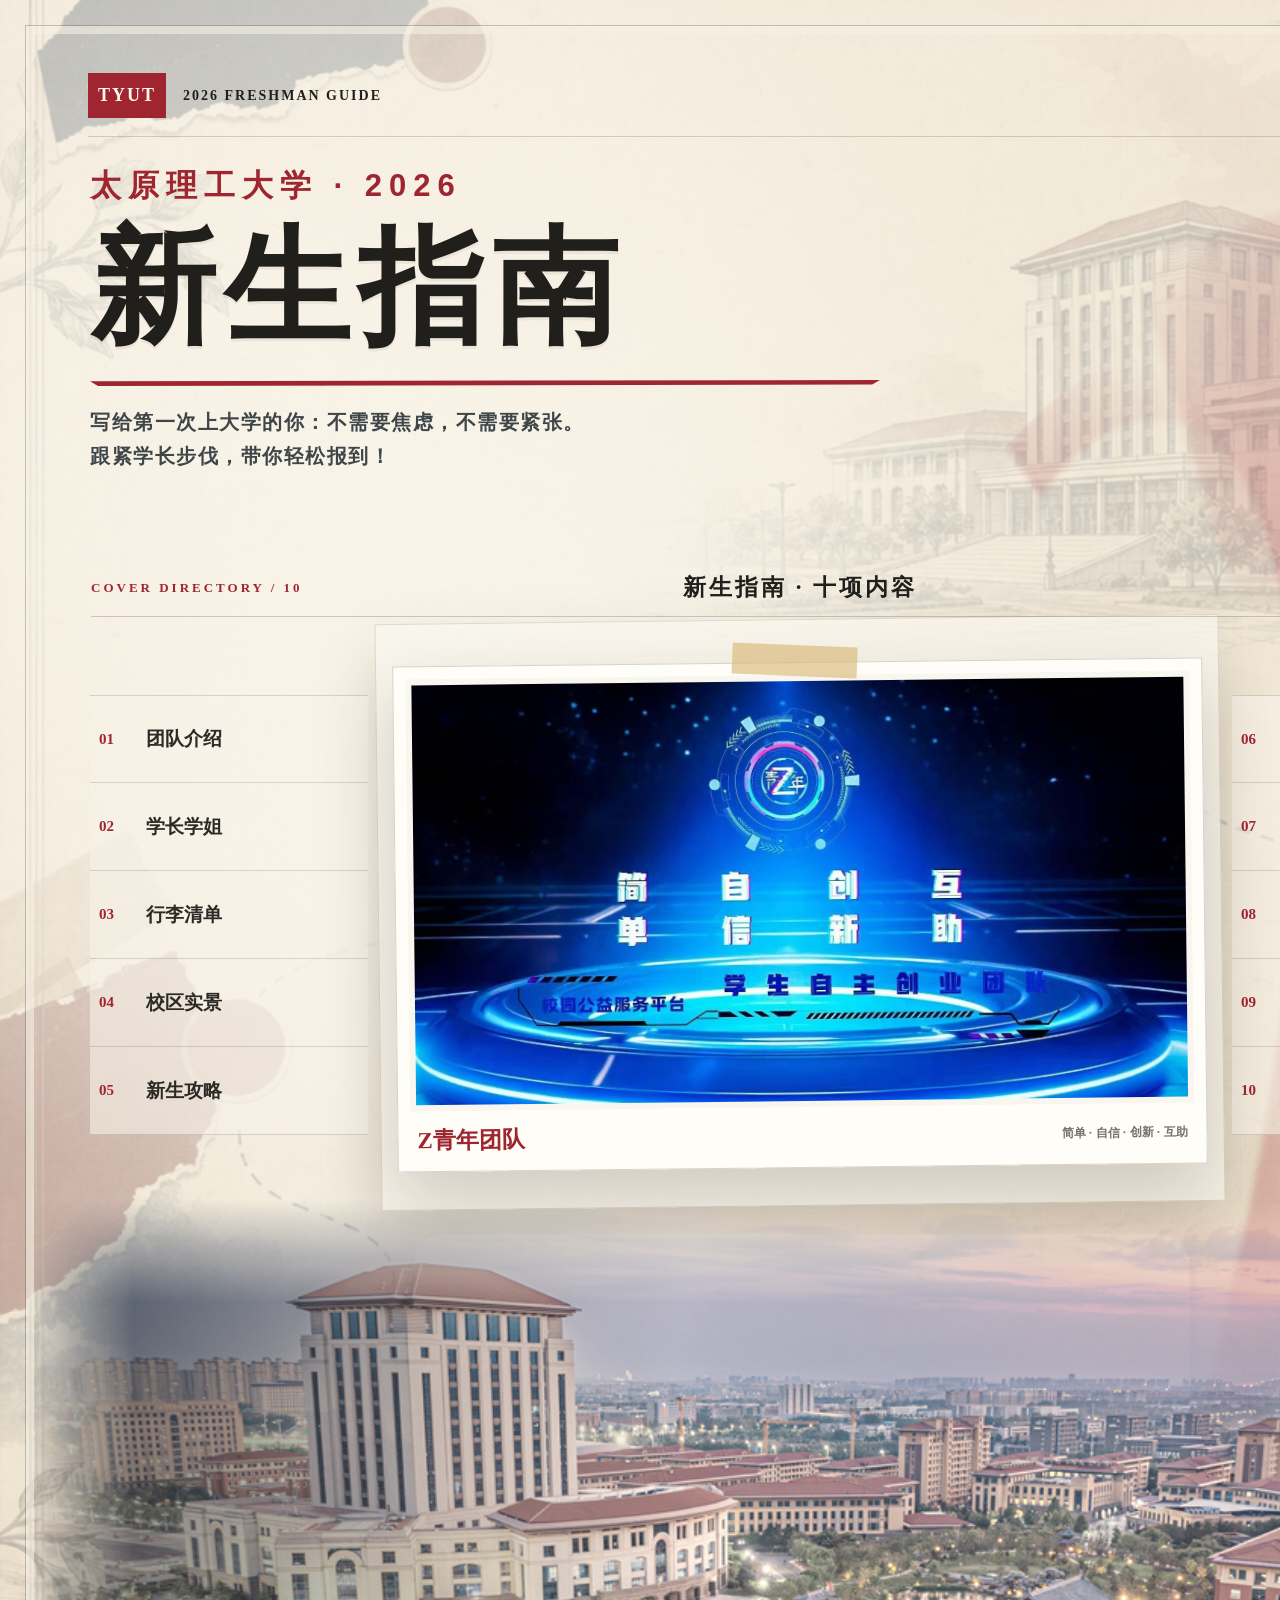
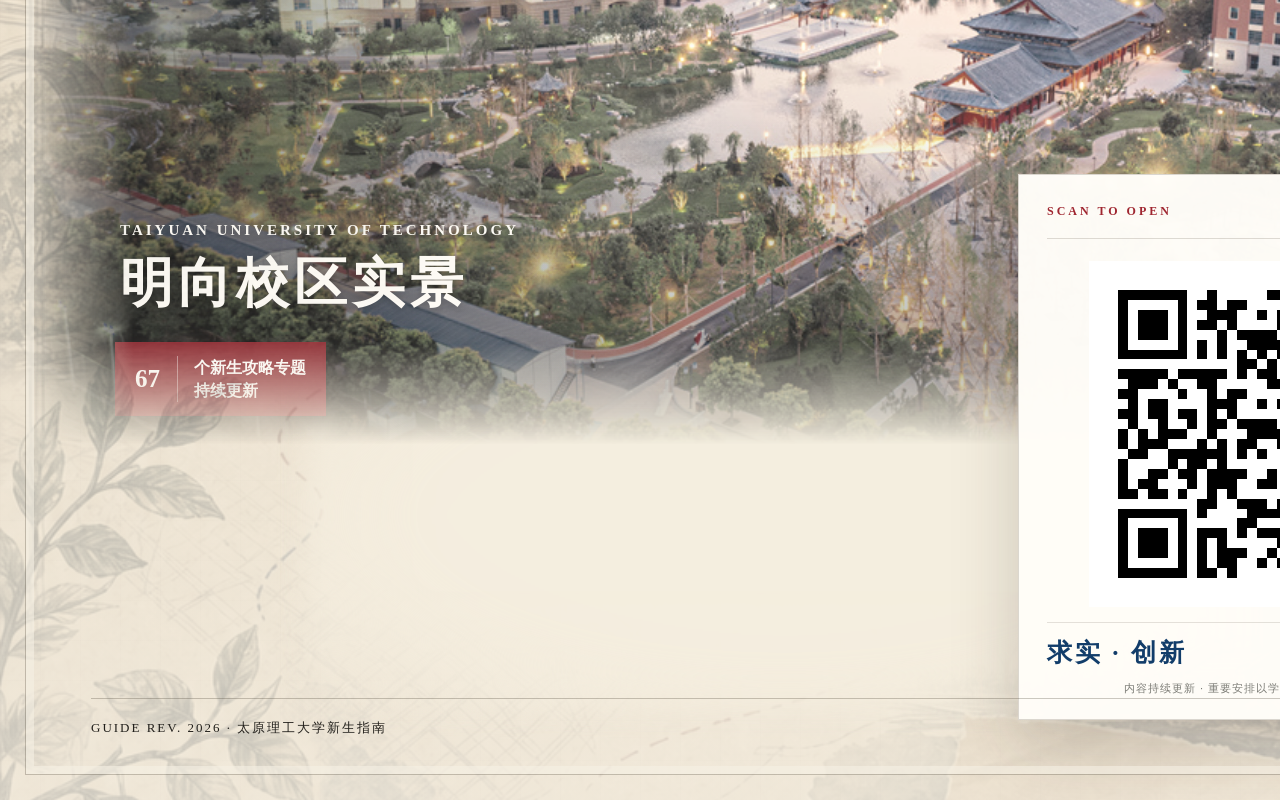
==== commit 057bd9dd: "refactor: restyle poster as watercolor freshman guide" ====
--- a/poster/poster.html
+++ b/poster/poster.html
@@ -3,23 +3,23 @@
   <head>
     <meta charset="UTF-8" />
     <meta name="viewport" content="width=device-width, initial-scale=1.0" />
-    <title>太原理工大学 2026 新生必看手册封面</title>
+    <title>太原理工大学 2026 新生指南封面</title>
     <link rel="stylesheet" href="./poster.css" />
   </head>
   <body>
-    <main class="poster" aria-label="太原理工大学 2026 新生必看手册二维码封面">
+    <main class="poster" aria-label="太原理工大学 2026 新生指南二维码封面">
       <img class="poster-bg" src="./poster-background.png" alt="" />
       <div class="paper-wash" aria-hidden="true"></div>
       <div class="route-stroke" aria-hidden="true"></div>
 
       <div class="poster-topbar">
-        <div class="edition-mark"><b>TYUT</b><span>2026 FRESHMAN DOSSIER</span></div>
+        <div class="edition-mark"><b>TYUT</b><span>2026 FRESHMAN GUIDE</span></div>
         <p>Z青年学长学姐 · 经验整理</p>
       </div>
 
       <header class="poster-header">
         <p class="school-line">太原理工大学 · 2026</p>
-        <h1><span>人手一本——</span><strong>新生必看手册</strong></h1>
+        <h1><strong>新生指南</strong></h1>
         <div class="title-rule"><b></b><span></span></div>
         <p class="opening-copy">
           写给第一次上大学的你：不需要焦虑，不需要紧张。<br />
@@ -35,7 +35,7 @@
       <section class="cover-feature" aria-label="新生必看手册总目录与Z青年团队介绍">
         <header>
           <span>COVER DIRECTORY / 10</span>
-          <strong>新生必看手册总目录</strong>
+          <strong>新生指南 · 十项内容</strong>
           <b>Z YOUTH · 2026</b>
         </header>
         <ol class="directory-side directory-side-left">
@@ -61,17 +61,17 @@
       <section class="campus-scene" aria-label="太原理工大学明向校区实景">
         <img src="../assets/photos/mingxiang-lake.jpg" alt="太原理工大学明向校区实景" />
         <div class="scene-shade"></div>
-        <p><span>YOUR NEXT STATION</span><strong>从这里，走进太理</strong></p>
+        <p><span>TAIYUAN UNIVERSITY OF TECHNOLOGY</span><strong>明向校区实景</strong></p>
         <aside>
-          <b>2026</b>
-          <span>把未知拆成一件件<br />可以完成的小事</span>
+          <b>67</b>
+          <span>个新生攻略专题<br />持续更新</span>
         </aside>
       </section>
 
       <section class="qr-content">
         <header><span>SCAN TO OPEN</span><strong>扫码打开网页版</strong></header>
         <div class="qr-frame">
-          <img src="./tyut-2026-guide-qr.png" alt="太原理工大学 2026 新生必看手册原二维码" />
+          <img src="./tyut-2026-guide-qr.png" alt="太原理工大学 2026 新生指南原二维码" />
         </div>
         <div class="qr-footer">
           <strong>求实 · 创新</strong>
@@ -81,8 +81,8 @@
       </section>
 
       <footer class="poster-footer">
-        <span>GUIDE REV. 2026 · 太原理工大学新生必看手册</span>
-        <b>人手一本，轻松报到</b>
+        <span>GUIDE REV. 2026 · 太原理工大学新生指南</span>
+        <b>内容持续更新</b>
       </footer>
     </main>
   </body>
--- a/poster/poster.css
+++ b/poster/poster.css
@@ -1,12 +1,12 @@
 @charset "UTF-8";
 
 :root {
-  --red: #a71930;
-  --red-dark: #73101f;
+  --red: #9f2630;
+  --red-dark: #711923;
   --blue: #123d6a;
-  --ink: #172b3d;
-  --muted: #66717a;
-  --paper: #f3ebda;
+  --ink: #211f1b;
+  --muted: #6b6962;
+  --paper: #f2eadb;
 }
 
 * {
@@ -33,34 +33,36 @@
   overflow: hidden;
   color: var(--ink);
   background:
-    linear-gradient(rgba(18, 61, 106, 0.025) 1px, transparent 1px),
-    linear-gradient(90deg, rgba(18, 61, 106, 0.025) 1px, transparent 1px),
-    #f4eddf;
-  background-size: 42px 42px;
+    radial-gradient(circle at 13% 12%, rgba(255, 253, 246, 0.96), transparent 37%),
+    linear-gradient(rgba(78, 67, 49, 0.018) 1px, transparent 1px),
+    linear-gradient(90deg, rgba(78, 67, 49, 0.018) 1px, transparent 1px),
+    var(--paper);
+  background-size: auto, 40px 40px, 40px 40px, auto;
 }
 
 .poster::before {
   position: absolute;
-  top: 552px;
-  right: 48px;
-  left: 48px;
+  top: 180px;
+  right: -55px;
   z-index: 2;
-  height: 690px;
+  width: 470px;
+  height: 430px;
   content: "";
+  opacity: 0.28;
   background:
-    linear-gradient(115deg, rgba(18, 61, 106, 0.98) 0 66%, rgba(14, 47, 82, 0.95) 66% 100%);
-  clip-path: polygon(0 2%, 100% 0, 98.6% 95%, 1.8% 100%);
-  box-shadow: 0 28px 70px rgba(18, 43, 69, 0.2);
+    radial-gradient(ellipse at 42% 45%, rgba(159, 38, 48, 0.95), rgba(159, 38, 48, 0.42) 53%, transparent 72%);
+  filter: blur(5px);
+  transform: rotate(-17deg);
 }
 
 .poster::after {
   position: absolute;
-  inset: 22px;
-  z-index: 20;
+  inset: 25px;
+  z-index: 30;
   pointer-events: none;
   content: "";
-  border: 1px solid rgba(18, 61, 106, 0.34);
-  box-shadow: inset 0 0 0 8px rgba(245, 238, 224, 0.66);
+  border: 1px solid rgba(74, 65, 50, 0.28);
+  box-shadow: inset 0 0 0 8px rgba(247, 241, 229, 0.58);
 }
 
 .poster-bg {
@@ -70,8 +72,8 @@
   width: 100%;
   height: 100%;
   object-fit: cover;
-  opacity: 0.28;
-  filter: saturate(0.72) contrast(0.9);
+  opacity: 0.66;
+  filter: saturate(0.66) sepia(0.08) contrast(0.9) brightness(1.04);
   mix-blend-mode: multiply;
 }
 
@@ -80,38 +82,49 @@
   inset: 0;
   z-index: 1;
   background:
-    radial-gradient(circle at 28% 20%, rgba(255, 253, 246, 0.96), transparent 43%),
-    linear-gradient(180deg, rgba(247, 241, 229, 0.68) 0%, rgba(247, 241, 229, 0.16) 48%, rgba(247, 241, 229, 0.52) 100%);
+    linear-gradient(180deg, rgba(248, 243, 232, 0.55) 0 24%, rgba(248, 243, 232, 0.18) 48%, rgba(248, 243, 232, 0.62) 100%),
+    radial-gradient(ellipse at 28% 34%, rgba(255, 253, 246, 0.78), transparent 43%);
+}
+
+.paper-wash::after {
+  position: absolute;
+  top: 1920px;
+  left: 305px;
+  width: 960px;
+  height: 390px;
+  content: "";
+  background: radial-gradient(ellipse, rgba(244, 237, 222, 0.98) 0 56%, rgba(244, 237, 222, 0.78) 72%, transparent 100%);
+  filter: blur(13px);
 }
 
 .route-stroke {
   position: absolute;
-  top: 840px;
-  left: 575px;
-  z-index: 2;
-  width: 790px;
-  height: 1260px;
-  opacity: 0.34;
-  border: 43px solid var(--red);
-  border-top-color: transparent;
+  top: 340px;
+  left: 715px;
+  z-index: 3;
+  width: 600px;
+  height: 1690px;
+  opacity: 0.24;
+  border: 66px solid var(--red);
+  border-bottom-color: transparent;
   border-left-color: transparent;
-  border-radius: 48% 52% 43% 57%;
-  filter: blur(1px);
-  transform: rotate(17deg);
-  mask-image: linear-gradient(180deg, transparent 0%, #000 15%, #000 84%, transparent 100%);
+  border-radius: 47% 53% 45% 55%;
+  filter: blur(3px);
+  transform: rotate(13deg);
+  mask-image: linear-gradient(180deg, transparent 1%, #000 13%, #000 90%, transparent 100%);
 }
 
 .poster-topbar {
   position: absolute;
-  top: 84px;
-  left: 96px;
-  right: 96px;
-  z-index: 7;
+  top: 73px;
+  right: 88px;
+  left: 88px;
+  z-index: 10;
   display: flex;
   align-items: center;
   justify-content: space-between;
-  padding-bottom: 21px;
-  border-bottom: 1px solid rgba(18, 61, 106, 0.25);
+  padding-bottom: 18px;
+  border-bottom: 1px solid rgba(64, 57, 45, 0.2);
 }
 
 .edition-mark {
@@ -122,13 +135,13 @@
 
 .edition-mark b {
   display: grid;
-  min-width: 82px;
-  min-height: 48px;
+  min-width: 78px;
+  min-height: 45px;
   place-items: center;
-  color: #fffaf1;
+  color: #fffaf0;
   background: var(--red);
   font-family: Georgia, "Times New Roman", serif;
-  font-size: 20px;
+  font-size: 18px;
   letter-spacing: 2px;
 }
 
@@ -137,7 +150,7 @@
   margin: 0;
   color: var(--ink);
   font-family: Georgia, "Times New Roman", serif;
-  font-size: 16px;
+  font-size: 14px;
   font-weight: 900;
   letter-spacing: 2px;
 }
@@ -150,88 +163,74 @@
 
 .poster-header {
   position: absolute;
-  top: 184px;
-  left: 96px;
-  z-index: 7;
-  width: 1000px;
+  top: 165px;
+  left: 90px;
+  z-index: 11;
+  width: 920px;
 }
 
 .school-line {
-  margin: 0 0 20px;
+  margin: 0 0 19px;
   color: var(--red);
   font-size: 31px;
   font-weight: 900;
-  letter-spacing: 8px;
+  letter-spacing: 7px;
 }
 
 .poster-header h1 {
   margin: 0;
 }
 
-.poster-header h1 span,
 .poster-header h1 strong {
   display: block;
-}
-
-.poster-header h1 span {
-  margin-bottom: 5px;
-  color: var(--red);
-  font-size: 36px;
-  font-weight: 950;
-  letter-spacing: 7px;
-}
-
-.poster-header h1 strong {
-  color: var(--blue);
-  font-family: "STKaiti", "KaiTi", serif;
-  font-size: 112px;
-  font-weight: 900;
-  line-height: 1.05;
-  letter-spacing: 5px;
-  text-shadow: 0 3px 0 rgba(18, 61, 106, 0.05);
+  color: var(--ink);
+  font-family: "STSong", "SimSun", "Songti SC", serif;
+  font-size: 126px;
+  font-weight: 900;
+  line-height: 1;
+  letter-spacing: 8px;
+  text-shadow: 0 3px 0 rgba(33, 31, 27, 0.06);
 }
 
 .title-rule {
   display: flex;
-  width: 760px;
-  align-items: center;
-  gap: 21px;
-  margin: 27px 0 20px;
+  width: 790px;
+  align-items: center;
+  gap: 0;
+  margin: 28px 0 19px;
 }
 
 .title-rule b {
-  width: 130px;
-  height: 9px;
+  width: 100%;
+  height: 6px;
   background: var(--red);
-  clip-path: polygon(0 26%, 100% 0, 95% 78%, 4% 100%);
+  clip-path: polygon(0 20%, 100% 0, 99% 76%, 1% 100%);
 }
 
 .title-rule span {
-  height: 2px;
-  flex: 1;
-  background: rgba(18, 61, 106, 0.46);
+  display: none;
 }
 
 .opening-copy {
   margin: 0;
-  color: #435568;
-  font-size: 22px;
-  font-weight: 700;
-  line-height: 1.75;
-  letter-spacing: 2px;
+  color: #3f464a;
+  font-size: 20px;
+  font-weight: 750;
+  line-height: 1.7;
+  letter-spacing: 1.5px;
 }
 
 .tyut-mark {
   position: absolute;
-  top: 202px;
-  right: 104px;
-  z-index: 8;
+  top: 175px;
+  right: 106px;
+  z-index: 11;
   display: grid;
-  width: 128px;
+  width: 122px;
   aspect-ratio: 1;
   place-items: center;
   color: var(--blue);
-  background: rgba(249, 245, 235, 0.78);
+  background: rgba(248, 242, 230, 0.72);
   border: 3px solid rgba(18, 61, 106, 0.72);
   border-radius: 50%;
   transform: rotate(5deg);
@@ -241,56 +240,69 @@
   position: absolute;
   inset: 9px;
   content: "";
-  border: 1px solid rgba(18, 61, 106, 0.38);
+  border: 1px solid rgba(18, 61, 106, 0.36);
   border-radius: 50%;
 }
 
 .tyut-mark span {
-  margin-top: 17px;
-  font-family: Georgia, serif;
-  font-size: 25px;
+  margin-top: 16px;
+  font-family: Georgia, serif;
+  font-size: 23px;
   font-weight: 900;
 }
 
 .tyut-mark small {
-  margin-top: -39px;
-  font-family: Georgia, serif;
-  font-size: 13px;
+  margin-top: -36px;
+  font-family: Georgia, serif;
+  font-size: 12px;
   font-weight: 900;
   letter-spacing: 2px;
 }
 
 .cover-feature {
   position: absolute;
-  top: 570px;
-  left: 55px;
-  z-index: 8;
+  top: 565px;
+  left: 68px;
+  z-index: 12;
   display: grid;
-  width: 1490px;
-  height: 630px;
-  grid-template-columns: 285px minmax(0, 1fr) 285px;
-  gap: 28px;
-  align-items: center;
-  padding: 82px 34px 32px;
-  color: #fff;
+  width: 1464px;
+  height: 645px;
+  grid-template-columns: 278px minmax(0, 1fr) 278px;
+  gap: 27px;
+  align-items: center;
+  padding: 82px 22px 27px;
+}
+
+.cover-feature::before {
+  position: absolute;
+  top: 54px;
+  right: 310px;
+  bottom: 4px;
+  left: 310px;
+  z-index: -1;
+  content: "";
+  background: rgba(250, 247, 239, 0.72);
+  border: 1px solid rgba(103, 83, 61, 0.18);
+  box-shadow: 0 28px 68px rgba(69, 52, 37, 0.15);
+  transform: rotate(-0.7deg);
 }
 
 .cover-feature > header {
   position: absolute;
-  top: 17px;
-  right: 36px;
-  left: 36px;
+  top: 7px;
+  right: 23px;
+  left: 23px;
   display: grid;
   grid-template-columns: 1fr auto 1fr;
   align-items: center;
   gap: 24px;
-  padding-bottom: 14px;
-  border-bottom: 1px solid rgba(255, 255, 255, 0.22);
+  padding-bottom: 13px;
+  border-bottom: 1px solid rgba(76, 63, 48, 0.25);
 }
 
 .cover-feature > header span,
 .cover-feature > header b {
-  color: #ffb4c0;
+  color: var(--red);
   font-family: Georgia, serif;
   font-size: 13px;
   font-weight: 900;
@@ -298,10 +310,10 @@
 }
 
 .cover-feature > header strong {
-  color: #fff;
-  font-family: "STKaiti", "KaiTi", serif;
-  font-size: 25px;
-  letter-spacing: 2px;
+  color: var(--ink);
+  font-family: "STSong", "SimSun", serif;
+  font-size: 23px;
+  letter-spacing: 3px;
 }
 
 .cover-feature > header b {
@@ -316,26 +328,28 @@
 
 .directory-side li {
   display: grid;
-  min-height: 84px;
-  grid-template-columns: 39px minmax(0, 1fr);
-  gap: 8px;
-  align-items: center;
-  border-bottom: 1px solid rgba(255, 255, 255, 0.18);
-}
-
-.directory-side li:last-child {
-  border-bottom: 0;
+  min-height: 88px;
+  grid-template-columns: 40px minmax(0, 1fr);
+  gap: 7px;
+  align-items: center;
+  padding-inline: 9px;
+  background: rgba(248, 243, 233, 0.58);
+  border-bottom: 1px solid rgba(73, 63, 50, 0.19);
+}
+
+.directory-side li:first-child {
+  border-top: 1px solid rgba(73, 63, 50, 0.19);
 }
 
 .directory-side li b {
-  color: #ff9daf;
+  color: var(--red);
   font-family: Georgia, serif;
   font-size: 15px;
 }
 
 .directory-side li strong {
-  color: #fff;
-  font-size: 20px;
+  color: #2c2a25;
+  font-size: 19px;
   font-weight: 800;
   line-height: 1.35;
 }
@@ -344,21 +358,34 @@
   position: relative;
   z-index: 2;
   width: 100%;
-  padding: 11px;
+  padding: 12px;
   margin: 0;
-  color: #fff;
-  background: rgba(7, 27, 49, 0.76);
-  border: 1px solid rgba(255, 255, 255, 0.34);
-  box-shadow: 0 30px 70px rgba(2, 15, 28, 0.38);
-  transform: rotate(-0.7deg);
+  color: var(--ink);
+  background: rgba(255, 253, 248, 0.97);
+  border: 1px solid rgba(76, 61, 47, 0.22);
+  box-shadow: 0 30px 70px rgba(49, 36, 27, 0.2);
+  transform: rotate(-0.65deg);
+}
+
+.team-feature::before {
+  position: absolute;
+  top: -18px;
+  left: 42%;
+  z-index: 3;
+  width: 125px;
+  height: 31px;
+  content: "";
+  opacity: 0.62;
+  background: #d9b774;
+  transform: rotate(3deg);
 }
 
 .team-feature img {
   display: block;
   width: 100%;
-  height: 430px;
+  height: 432px;
   object-fit: cover;
-  border: 7px solid rgba(255, 255, 255, 0.95);
+  border: 6px solid #f9f6ef;
 }
 
 .team-feature figcaption {
@@ -366,16 +393,17 @@
   align-items: center;
   justify-content: space-between;
   gap: 20px;
-  padding: 13px 7px 3px;
+  padding: 14px 7px 3px;
 }
 
 .team-feature figcaption strong {
-  font-family: "STKaiti", "KaiTi", serif;
-  font-size: 24px;
+  color: var(--red);
+  font-family: "STSong", "SimSun", serif;
+  font-size: 23px;
 }
 
 .team-feature figcaption span {
-  color: rgba(255, 255, 255, 0.68);
+  color: #76726b;
   font-size: 12px;
   font-weight: 800;
   white-space: nowrap;
@@ -383,96 +411,98 @@
 
 .campus-scene {
   position: absolute;
-  top: 1175px;
-  left: 42px;
-  z-index: 4;
-  width: 1516px;
-  height: 820px;
+  top: 1200px;
+  left: 25px;
+  z-index: 5;
+  width: 1550px;
+  height: 845px;
   overflow: hidden;
-  background: #d8d0c3;
-  clip-path: polygon(0 4%, 100% 0, 98% 94%, 3% 100%);
-  filter: drop-shadow(0 28px 36px rgba(47, 36, 27, 0.18));
+  opacity: 0.88;
+  mask-image:
+    linear-gradient(180deg, transparent 0%, #000 12%, #000 88%, transparent 100%),
+    linear-gradient(90deg, transparent 0%, #000 7%, #000 93%, transparent 100%);
+  mask-composite: intersect;
 }
 
 .campus-scene > img {
   width: 100%;
   height: 100%;
   object-fit: cover;
-  object-position: center 47%;
-  filter: saturate(0.78) sepia(0.14) contrast(0.92) brightness(1.03);
+  object-position: center 48%;
+  filter: saturate(0.62) sepia(0.2) contrast(0.88) brightness(1.08);
 }
 
 .scene-shade {
   position: absolute;
   inset: 0;
   background:
-    linear-gradient(90deg, rgba(11, 39, 68, 0.88), transparent 48%),
-    linear-gradient(180deg, transparent 56%, rgba(15, 38, 57, 0.62));
+    linear-gradient(90deg, rgba(25, 34, 38, 0.63), transparent 42%),
+    linear-gradient(180deg, transparent 61%, rgba(29, 37, 40, 0.48));
   mix-blend-mode: multiply;
 }
 
 .campus-scene > p {
   position: absolute;
-  left: 100px;
-  bottom: 118px;
+  left: 95px;
+  bottom: 125px;
   display: flex;
   flex-direction: column;
-  gap: 10px;
+  gap: 9px;
   margin: 0;
+  color: #fffdf8;
+  text-shadow: 0 2px 8px rgba(0, 0, 0, 0.34);
+}
+
+.campus-scene > p span {
+  font-family: Georgia, serif;
+  font-size: 15px;
+  font-weight: 900;
+  letter-spacing: 3px;
+}
+
+.campus-scene > p strong {
+  font-family: "STSong", "SimSun", serif;
+  font-size: 53px;
+  letter-spacing: 5px;
+}
+
+.campus-scene aside {
+  position: absolute;
+  left: 90px;
+  bottom: 29px;
+  display: flex;
+  align-items: center;
+  gap: 17px;
+  padding: 14px 20px;
   color: #fff;
-}
-
-.campus-scene > p span {
-  font-family: Georgia, serif;
-  font-size: 18px;
-  font-weight: 900;
-  letter-spacing: 5px;
-}
-
-.campus-scene > p strong {
-  font-family: "STKaiti", "KaiTi", serif;
-  font-size: 68px;
-  letter-spacing: 5px;
-}
-
-.campus-scene aside {
-  position: absolute;
-  right: 88px;
-  bottom: 88px;
-  display: flex;
-  align-items: center;
-  gap: 20px;
-  padding: 19px 27px;
-  color: #fff;
-  background: rgba(167, 25, 48, 0.88);
-  box-shadow: 0 14px 30px rgba(45, 7, 14, 0.25);
-  transform: rotate(-2deg);
+  background: rgba(151, 34, 44, 0.87);
+  box-shadow: 0 13px 28px rgba(63, 14, 19, 0.19);
 }
 
 .campus-scene aside b {
   font-family: Georgia, serif;
-  font-size: 29px;
+  font-size: 25px;
 }
 
 .campus-scene aside span {
-  padding-left: 18px;
-  border-left: 1px solid rgba(255, 255, 255, 0.44);
-  font-size: 19px;
+  padding-left: 16px;
+  border-left: 1px solid rgba(255, 255, 255, 0.42);
+  font-size: 16px;
   font-weight: 800;
-  line-height: 1.5;
+  line-height: 1.45;
 }
 
 .qr-content {
   position: absolute;
-  top: 1760px;
-  right: 96px;
-  z-index: 10;
-  width: 500px;
-  padding: 27px 30px 25px;
-  color: var(--ink);
-  background: rgba(255, 253, 248, 0.97);
-  border: 1px solid rgba(18, 61, 106, 0.2);
-  box-shadow: 0 26px 62px rgba(38, 30, 24, 0.18);
+  top: 1774px;
+  right: 94px;
+  z-index: 15;
+  width: 488px;
+  padding: 25px 28px 23px;
+  color: var(--ink);
+  background: rgba(255, 253, 248, 0.98);
+  border: 1px solid rgba(75, 63, 48, 0.2);
+  box-shadow: 0 27px 64px rgba(45, 34, 25, 0.2);
 }
 
 .qr-content header {
@@ -480,30 +510,30 @@
   align-items: center;
   justify-content: space-between;
   gap: 15px;
-  padding-bottom: 16px;
-  border-bottom: 1px solid rgba(18, 61, 106, 0.18);
+  padding-bottom: 15px;
+  border-bottom: 1px solid rgba(75, 63, 48, 0.18);
 }
 
 .qr-content header span {
   color: var(--red);
   font-family: Georgia, serif;
-  font-size: 13px;
+  font-size: 12px;
   font-weight: 900;
   letter-spacing: 3px;
 }
 
 .qr-content header strong {
-  color: var(--blue);
-  font-size: 18px;
+  color: var(--ink);
+  font-size: 17px;
 }
 
 .qr-frame {
   display: grid;
-  width: 354px;
+  width: 346px;
   aspect-ratio: 1;
   place-items: center;
-  padding: 10px;
-  margin: 23px auto 16px;
+  padding: 9px;
+  margin: 22px auto 15px;
   background: #fff;
 }
 
@@ -518,55 +548,55 @@
   align-items: flex-end;
   justify-content: space-between;
   gap: 16px;
-  padding-top: 14px;
-  border-top: 1px solid rgba(18, 61, 106, 0.14);
+  padding-top: 13px;
+  border-top: 1px solid rgba(75, 63, 48, 0.15);
 }
 
 .qr-footer strong {
   color: var(--blue);
-  font-family: "STKaiti", "KaiTi", serif;
-  font-size: 26px;
+  font-family: "STSong", "SimSun", serif;
+  font-size: 25px;
   letter-spacing: 3px;
   white-space: nowrap;
 }
 
 .qr-footer span {
-  color: #4f6170;
-  font-family: Georgia, serif;
-  font-size: 12px;
+  color: #676c6c;
+  font-family: Georgia, serif;
+  font-size: 11px;
 }
 
 .qr-content > p {
-  margin: 13px 0 0;
-  color: #7b817c;
+  margin: 12px 0 0;
+  color: #7d7d77;
   text-align: center;
-  font-size: 12px;
+  font-size: 11px;
   letter-spacing: 1px;
 }
 
 .poster-footer {
   position: absolute;
-  right: 96px;
-  bottom: 66px;
-  left: 96px;
-  z-index: 10;
+  right: 91px;
+  bottom: 62px;
+  left: 91px;
+  z-index: 16;
   display: flex;
   align-items: center;
   justify-content: space-between;
-  padding-top: 19px;
-  border-top: 1px solid rgba(18, 61, 106, 0.28);
+  padding-top: 18px;
+  border-top: 1px solid rgba(69, 61, 48, 0.28);
 }
 
 .poster-footer span,
 .poster-footer b {
   color: var(--ink);
   font-family: Georgia, serif;
-  font-size: 14px;
+  font-size: 13px;
   letter-spacing: 2px;
 }
 
 .poster-footer b {
   color: var(--red);
   font-family: "Microsoft YaHei", sans-serif;
-  font-size: 17px;
-}
+  font-size: 16px;
+}
